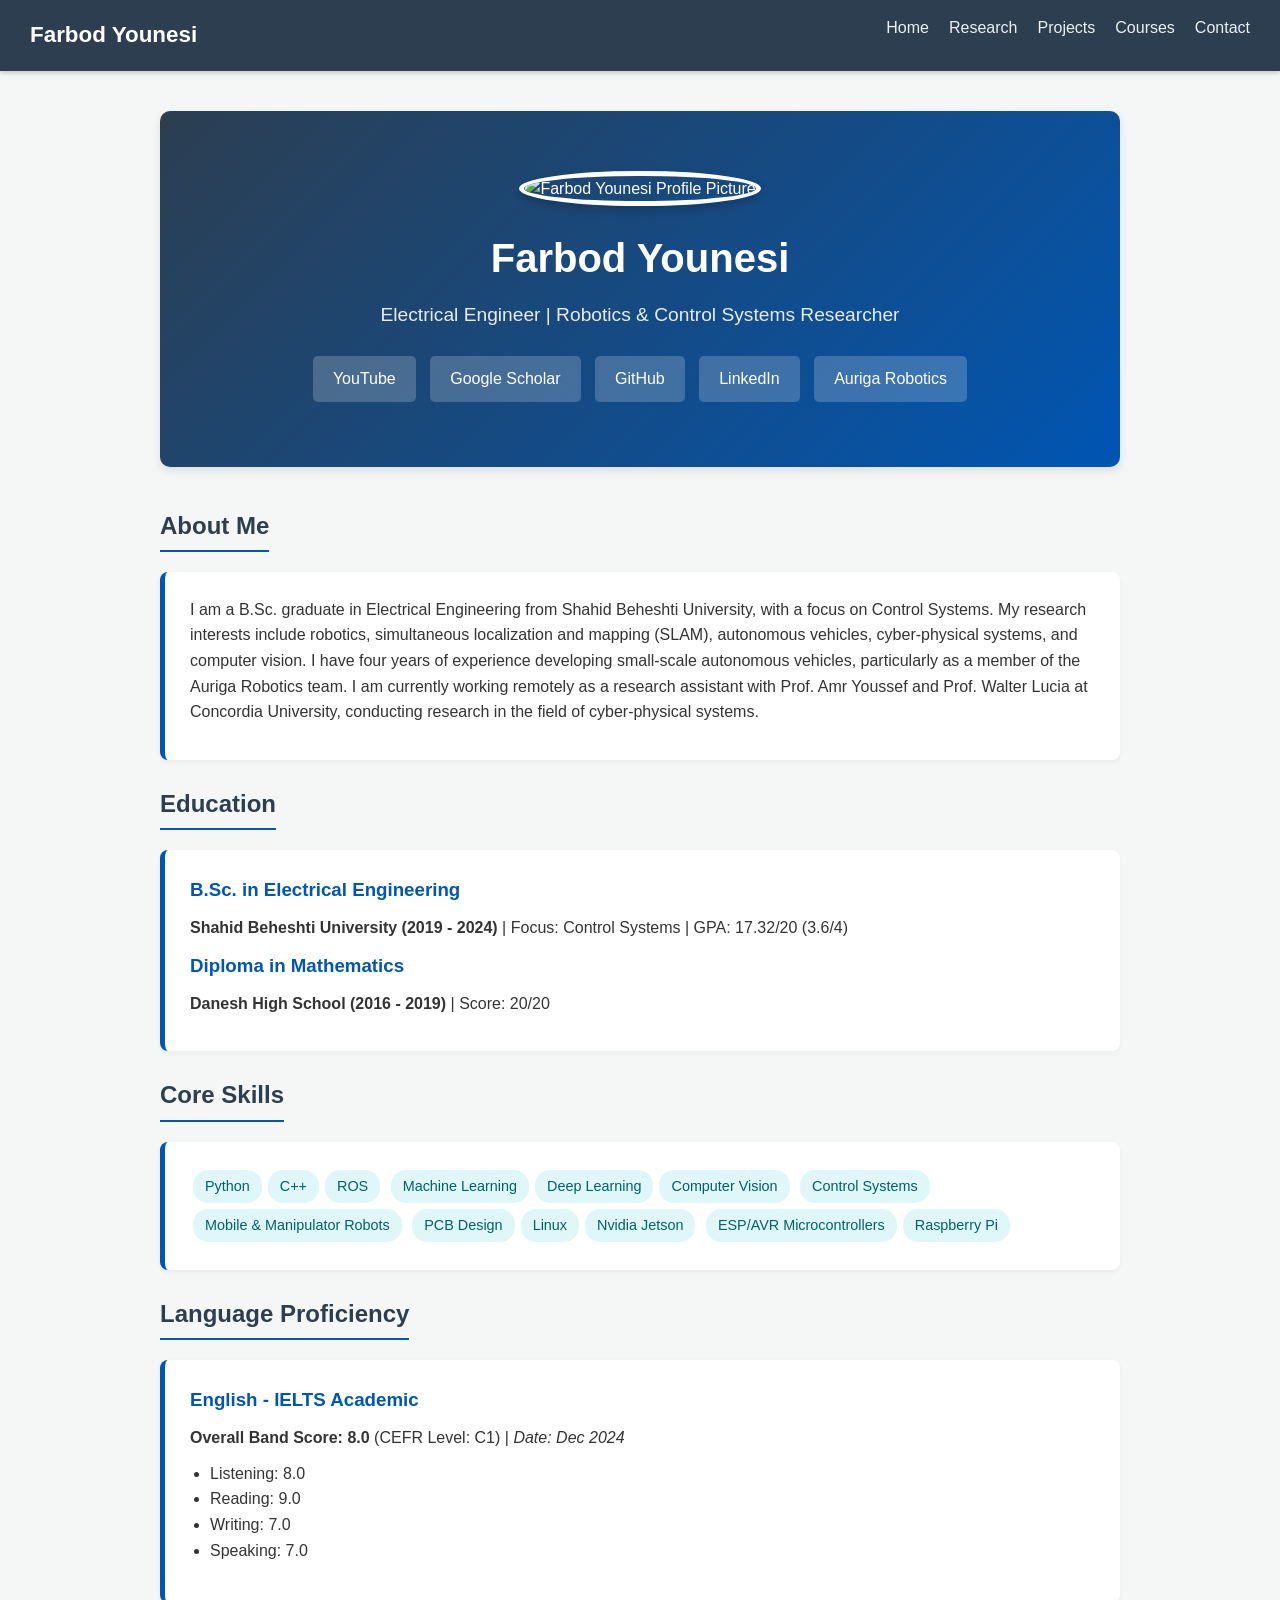
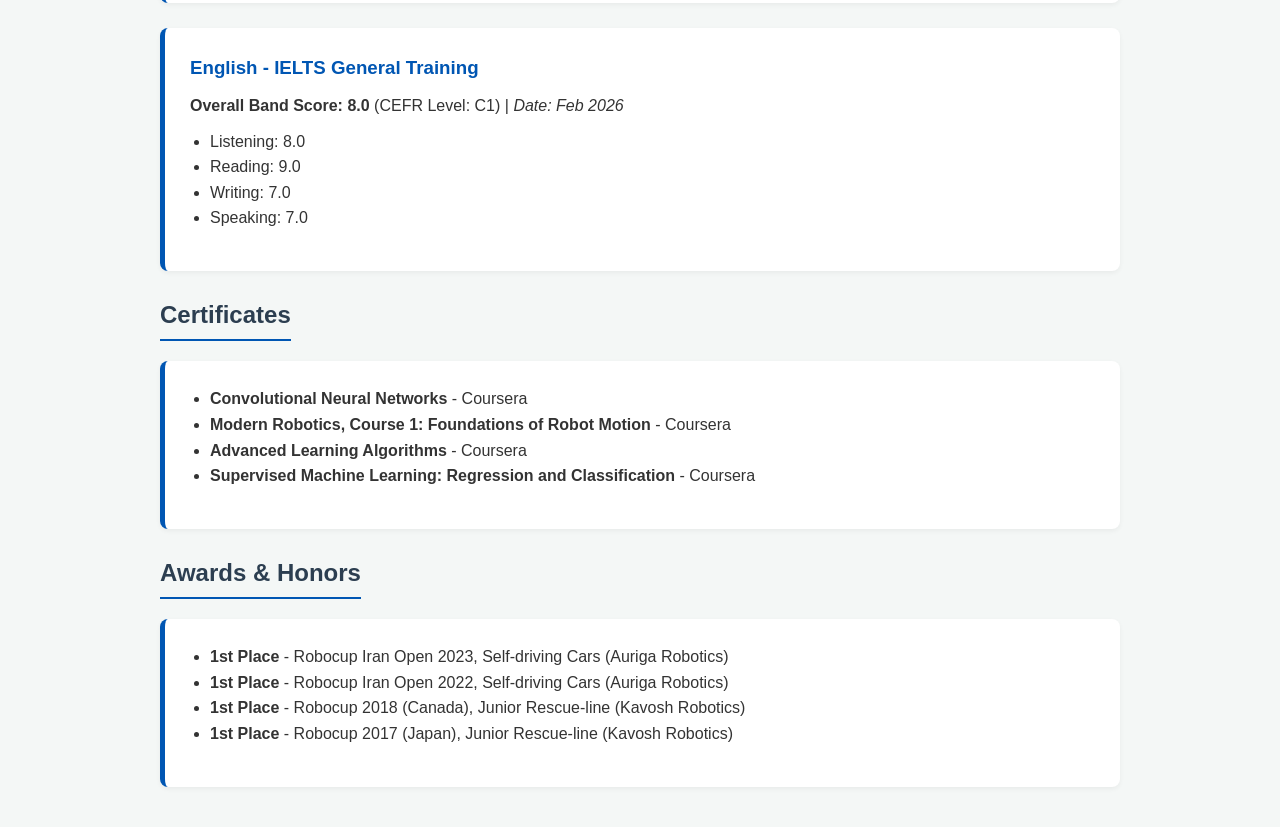
==== index.html @ 709b604c "Update personal introduction in index.html Expanded the description of academic background and resea" ====
<!DOCTYPE html>
<html lang="en">
<head>
    <meta charset="UTF-8">
    <meta name="viewport" content="width=device-width, initial-scale=1.0">
    <title>Farbod Younesi | Robotics Engineer</title>
    <link rel="stylesheet" href="style.css">
</head>
<body>
    <nav>
        <div class="brand"><a href="index.html">Farbod Younesi</a></div>
        <ul>
            <li><a href="index.html">Home</a></li>
            <li><a href="research.html">Research</a></li>
            <li><a href="projects.html">Projects</a></li>
            <li><a href="courses.html">Courses</a></li>
            <li><a href="contact.html">Contact</a></li>
        </ul>
    </nav>

       <div class="container">
        <div class="hero">
            <img src="https://scholar.googleusercontent.com/citations?view_op=medium_photo&user=7HzUuhoAAAAJ&citpid=2" alt="Farbod Younesi Profile Picture" class="profile-pic">
            <h1>Farbod Younesi</h1>
            <p>Electrical Engineer | Robotics & Control Systems Researcher</p>
            <div class="social-links">
                <a href="https://www.youtube.com/@farbodyounesi2424" target="_blank">YouTube</a>
                <a href="https://scholar.google.com/citations?user=7HzUuhoAAAAJ&hl=en" target="_blank">Google Scholar</a>
                <a href="https://github.com/farbodYNSI" target="_blank">GitHub</a>
                <a href="https://www.linkedin.com/in/farbod-younesi" target="_blank">LinkedIn</a>
                <a href="https://aurigarobotics.ir/" target="_blank">Auriga Robotics</a>
            </div>
        </div>

        <h2>About Me</h2>
        <div class="card">
            <p>I am a B.Sc. graduate in Electrical Engineering from Shahid Beheshti University, with a focus on Control Systems. My research interests include robotics, simultaneous localization and mapping (SLAM), autonomous vehicles, cyber-physical systems, and computer vision. I have four years of experience developing small-scale autonomous vehicles, particularly as a member of the Auriga Robotics team. I am currently working remotely as a research assistant with Prof. Amr Youssef and Prof. Walter Lucia at Concordia University, conducting research in the field of cyber-physical systems.</p>
        </div>

        <h2>Education</h2>
        <div class="card">
            <h3>B.Sc. in Electrical Engineering</h3>
            <p><strong>Shahid Beheshti University (2019 - 2024)</strong> | Focus: Control Systems | GPA: 17.32/20 (3.6/4)</p>
            <h3>Diploma in Mathematics</h3>
            <p><strong>Danesh High School (2016 - 2019)</strong> | Score: 20/20</p>
        </div>

        <h2>Core Skills</h2>
        <div class="card">
            <div>
                <span class="chip">Python</span><span class="chip">C++</span><span class="chip">ROS</span>
                <span class="chip">Machine Learning</span><span class="chip">Deep Learning</span><span class="chip">Computer Vision</span>
                <span class="chip">Control Systems</span><span class="chip">Mobile & Manipulator Robots</span>
                <span class="chip">PCB Design</span><span class="chip">Linux</span><span class="chip">Nvidia Jetson</span>
                <span class="chip">ESP/AVR Microcontrollers</span><span class="chip">Raspberry Pi</span>
            </div>
        </div>

        <h2>Language Proficiency</h2>
        <div class="card">
            <h3>English - IELTS Academic</h3>
            <p><strong>Overall Band Score: 8.0</strong> (CEFR Level: C1) | <em>Date: Dec 2024</em></p>
            <ul>
                <li>Listening: 8.0</li>
                <li>Reading: 9.0</li>
                <li>Writing: 7.0</li>
                <li>Speaking: 7.0</li>
            </ul>
        </div>
        <div class="card">
            <h3>English - IELTS General Training</h3>
            <p><strong>Overall Band Score: 8.0</strong> (CEFR Level: C1) | <em>Date: Feb 2026</em></p>
            <ul>
                <li>Listening: 8.0</li>
                <li>Reading: 9.0</li>
                <li>Writing: 7.0</li>
                <li>Speaking: 7.0</li>
            </ul>
        </div>

        <h2>Certificates</h2>
        <div class="card">
            <ul>
                <li><strong>Convolutional Neural Networks</strong> - Coursera</li>
                <li><strong>Modern Robotics, Course 1: Foundations of Robot Motion</strong> - Coursera</li>
                <li><strong>Advanced Learning Algorithms</strong> - Coursera</li>
                <li><strong>Supervised Machine Learning: Regression and Classification</strong> - Coursera</li>
            </ul>
        </div>

        <h2>Awards & Honors</h2>
        <div class="card">
            <ul>
                <li><strong>1st Place</strong> - Robocup Iran Open 2023, Self-driving Cars (Auriga Robotics)</li>
                <li><strong>1st Place</strong> - Robocup Iran Open 2022, Self-driving Cars (Auriga Robotics)</li>
                <li><strong>1st Place</strong> - Robocup 2018 (Canada), Junior Rescue-line (Kavosh Robotics)</li>
                <li><strong>1st Place</strong> - Robocup 2017 (Japan), Junior Rescue-line (Kavosh Robotics)</li>
            </ul>
        </div>
    </div>
</body>
</html>
---- style.css ----
:root {
  --primary-color: #0056b3;
  --dark-color: #2c3e50;
  --bg-color: #f4f7f6;
  --card-bg: #ffffff;
}
* { box-sizing: border-box; margin: 0; padding: 0; }
body { font-family: 'Segoe UI', Tahoma, Geneva, Verdana, sans-serif; line-height: 1.6; background-color: var(--bg-color); color: #333; }
nav { background-color: var(--dark-color); color: #fff; padding: 15px 30px; display: flex; justify-content: space-between; align-items: center; position: sticky; top: 0; z-index: 1000; box-shadow: 0 2px 5px rgba(0,0,0,0.2); }
nav .brand a { color: #fff; text-decoration: none; font-size: 1.4em; font-weight: bold; }
nav ul { list-style: none; display: flex; gap: 20px; }
nav ul li a { color: #ecf0f1; text-decoration: none; font-weight: 500; transition: color 0.3s; }
nav ul li a:hover { color: #3498db; }
.container { max-width: 1000px; margin: 40px auto; padding: 0 20px; }
.hero { text-align: center; padding: 60px 20px; background: linear-gradient(135deg, var(--dark-color), var(--primary-color)); color: #fff; border-radius: 10px; margin-bottom: 40px; box-shadow: 0 4px 10px rgba(0,0,0,0.1); }
.hero h1 { font-size: 2.5em; margin-bottom: 10px; }
.hero p { font-size: 1.2em; opacity: 0.9; }
.social-links { margin-top: 20px; }
.social-links a { color: #fff; background: rgba(255,255,255,0.2); padding: 10px 20px; border-radius: 5px; text-decoration: none; margin: 5px; display: inline-block; transition: background 0.3s; }
.social-links a:hover { background: rgba(255,255,255,0.4); }
h2 { color: var(--dark-color); margin-bottom: 20px; border-bottom: 2px solid var(--primary-color); padding-bottom: 5px; display: inline-block; }
h3 { color: var(--primary-color); margin-bottom: 10px; }
.card { background: var(--card-bg); padding: 25px; border-radius: 8px; box-shadow: 0 2px 5px rgba(0,0,0,0.05); margin-bottom: 25px; border-left: 5px solid var(--primary-color); }
.card p { margin-bottom: 10px; }
ul { padding-left: 20px; margin-bottom: 15px; }
.chip { display: inline-block; background: #e0f7fa; color: #006064; padding: 5px 12px; border-radius: 15px; font-size: 0.9em; margin: 3px; font-weight: 500; }
.grid { display: grid; grid-template-columns: repeat(auto-fit, minmax(300px, 1fr)); gap: 20px; }
@media (max-width: 768px) { nav { flex-direction: column; gap: 10px; } nav ul { flex-wrap: wrap; justify-content: center; } }
.video-container { position: relative; padding-bottom: 56.25%; height: 0; overflow: hidden; border-radius: 8px; margin-top: 15px; }
.video-container iframe { position: absolute; top: 0; left: 0; width: 100%; height: 100%; border: none; }
.profile-pic {
    width: 180px;
    height: 180px;
    border-radius: 50%;
    object-fit: cover;
    border: 5px solid #fff;
    margin-bottom: 20px;
    box-shadow: 0 4px 10px rgba(0,0,0,0.2);
}
/* Accordion Styles for Bootcamp */
details {
    background: #f8f9fa;
    border-radius: 5px;
    margin-bottom: 10px;
    padding: 10px 15px;
    border-left: 4px solid var(--primary-color);
    box-shadow: 0 1px 3px rgba(0,0,0,0.05);
}
summary {
    font-weight: bold;
    cursor: pointer;
    color: var(--dark-color);
    font-size: 1.1em;
}
details[open] summary {
    color: var(--primary-color);
}
details h4 {
    margin-top: 15px;
    margin-bottom: 5px;
    color: var(--dark-color);
}
details ul {
    margin-top: 10px;
    padding-left: 20px;
}
details p {
    font-size: 0.95em;
}
/* Project Card Layout with Image */
.project-card {
    display: flex;
    flex-direction: row;
    align-items: center;
    gap: 25px;
}
.project-text {
    flex: 1;
}
.project-img {
    width: 300px;
    max-width: 40%;
    height: 200px; /* Added a fixed height */
    object-fit: cover; /* Crops the image perfectly to fit */
    border-radius: 8px;
    box-shadow: 0 4px 8px rgba(0,0,0,0.1);
}
/* Make it stack on mobile screens */
@media (max-width: 768px) {
    .project-card {
        flex-direction: column;
        align-items: flex-start;
    }
    .project-img {
        width: 100%;
        max-width: 100%;
        margin-top: 15px;
    }
}
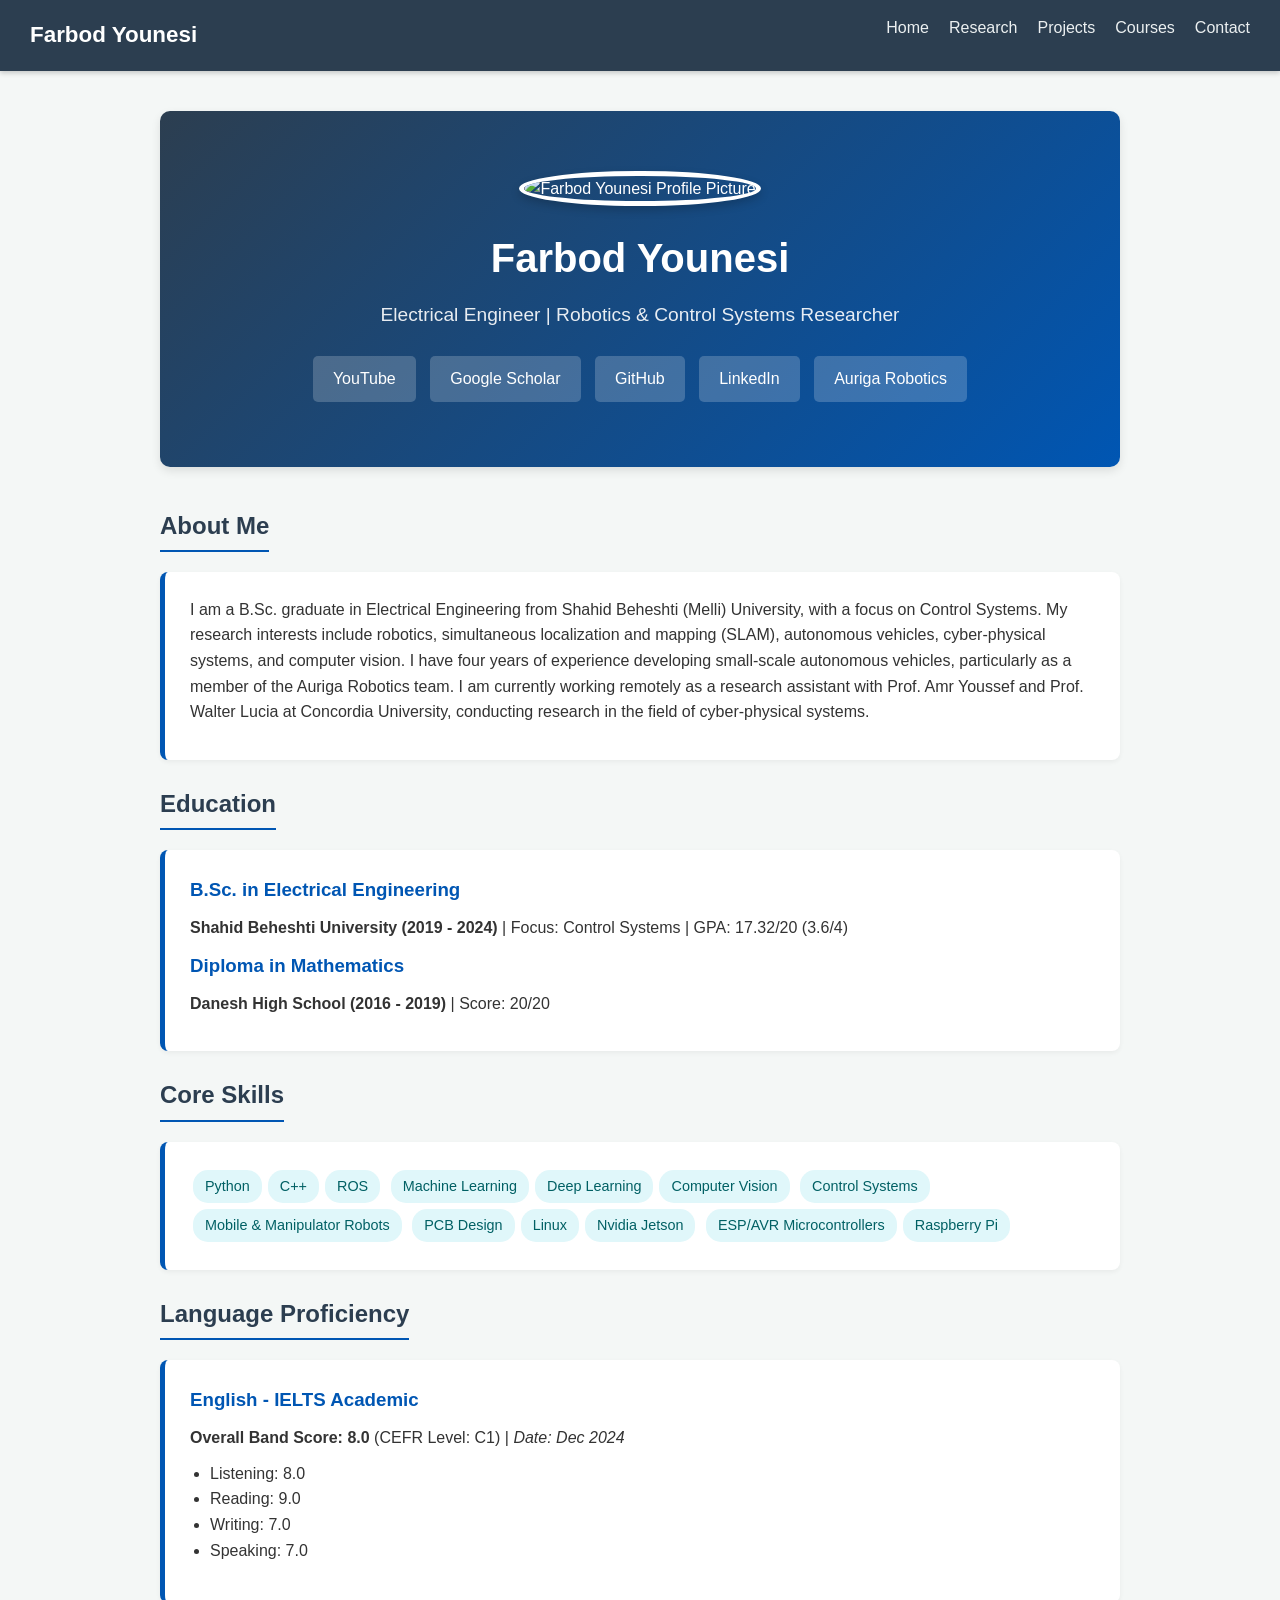
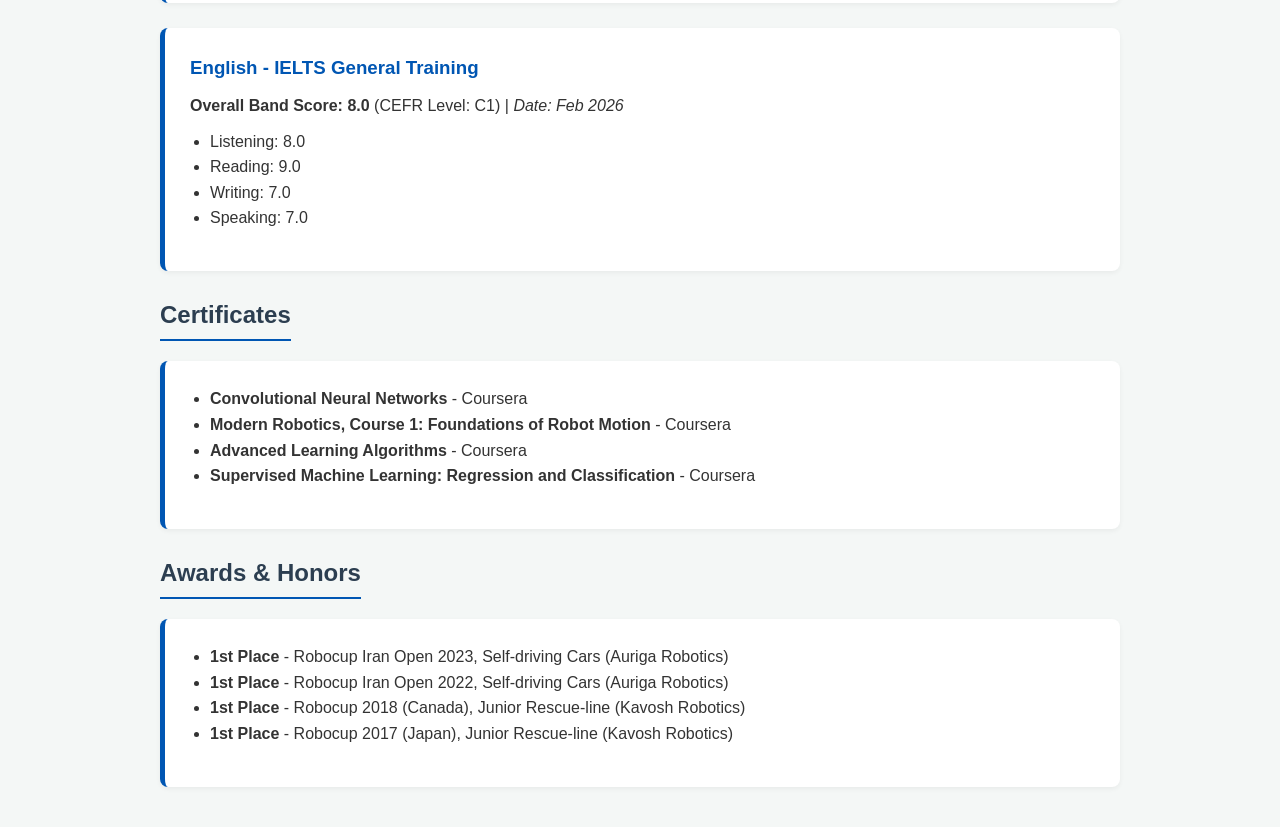
==== commit 8a3ab0cc: "Update university name in About Me section" ====
--- a/index.html
+++ b/index.html
@@ -34,7 +34,7 @@
 
         <h2>About Me</h2>
         <div class="card">
-            <p>I am a B.Sc. graduate in Electrical Engineering from Shahid Beheshti University, with a focus on Control Systems. My research interests include robotics, simultaneous localization and mapping (SLAM), autonomous vehicles, cyber-physical systems, and computer vision. I have four years of experience developing small-scale autonomous vehicles, particularly as a member of the Auriga Robotics team. I am currently working remotely as a research assistant with Prof. Amr Youssef and Prof. Walter Lucia at Concordia University, conducting research in the field of cyber-physical systems.</p>
+            <p>I am a B.Sc. graduate in Electrical Engineering from Shahid Beheshti (Melli) University, with a focus on Control Systems. My research interests include robotics, simultaneous localization and mapping (SLAM), autonomous vehicles, cyber-physical systems, and computer vision. I have four years of experience developing small-scale autonomous vehicles, particularly as a member of the Auriga Robotics team. I am currently working remotely as a research assistant with Prof. Amr Youssef and Prof. Walter Lucia at Concordia University, conducting research in the field of cyber-physical systems.</p>
         </div>
 
         <h2>Education</h2>
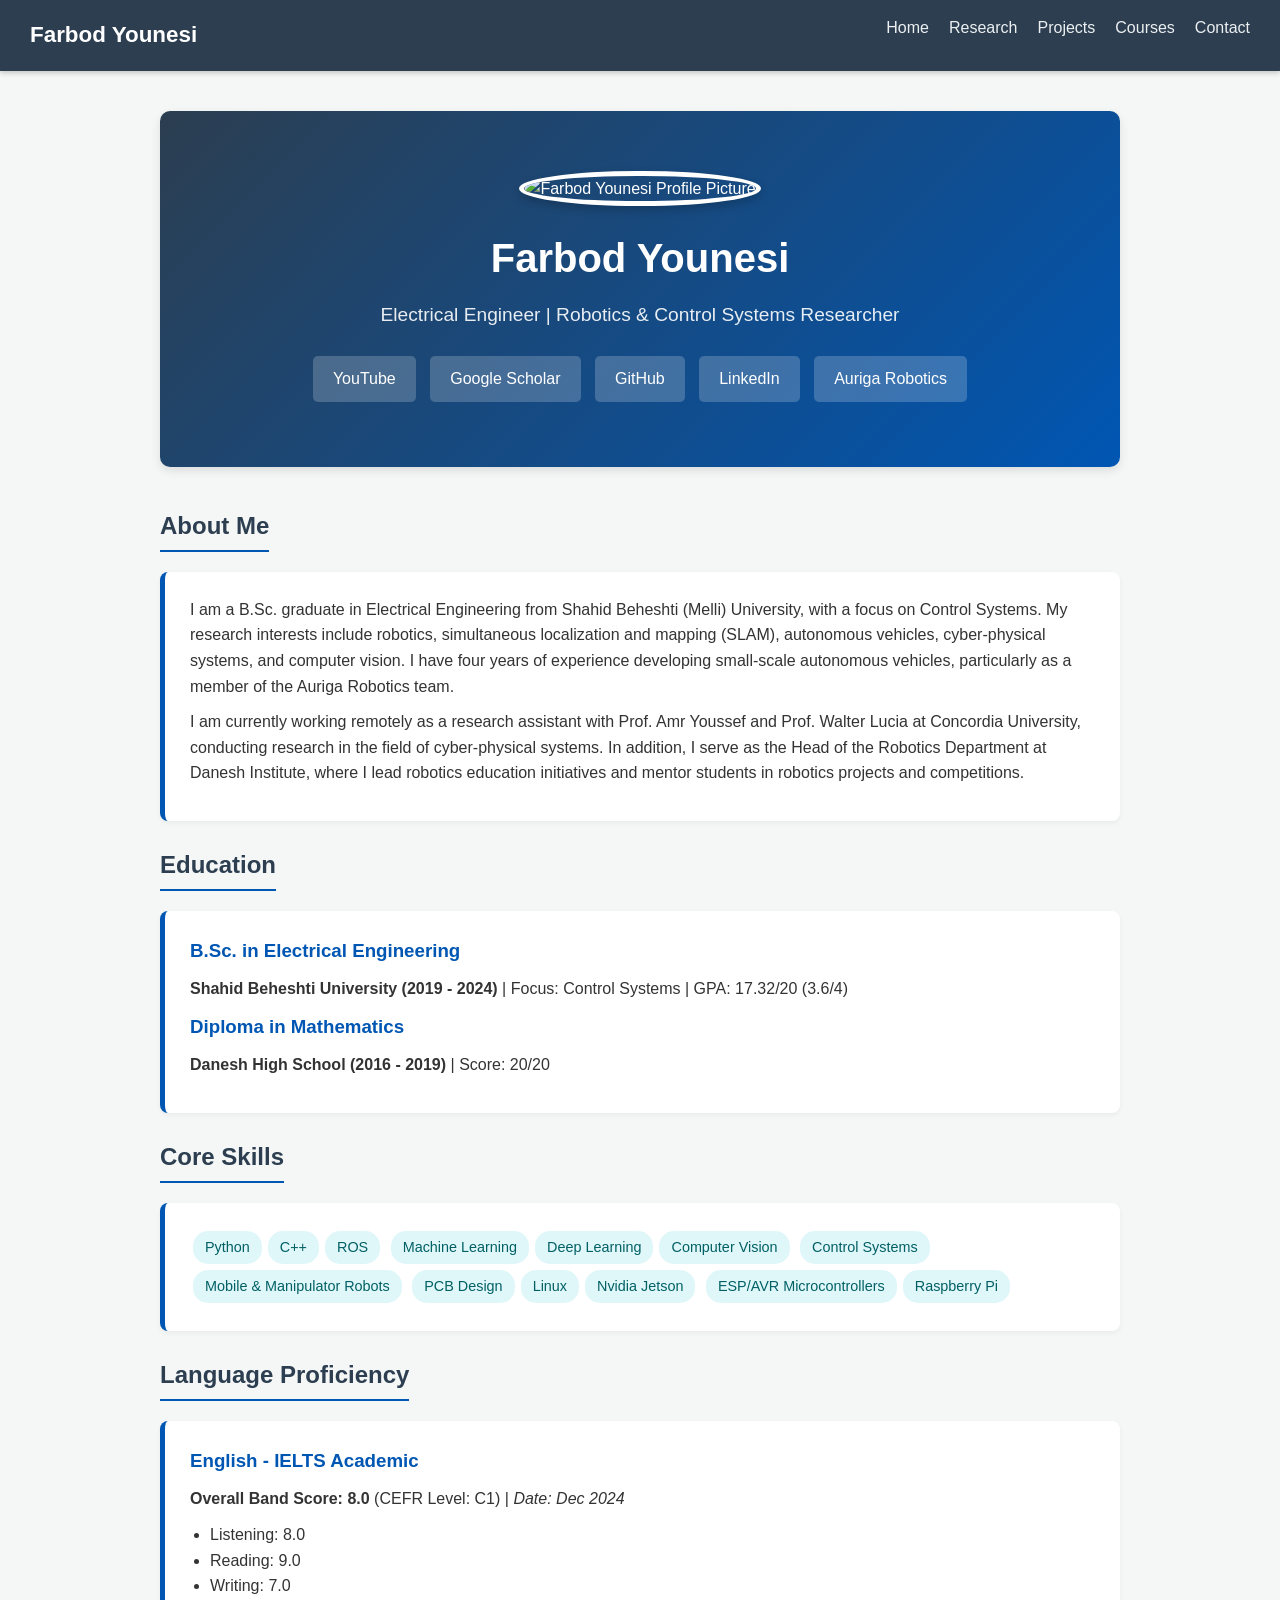
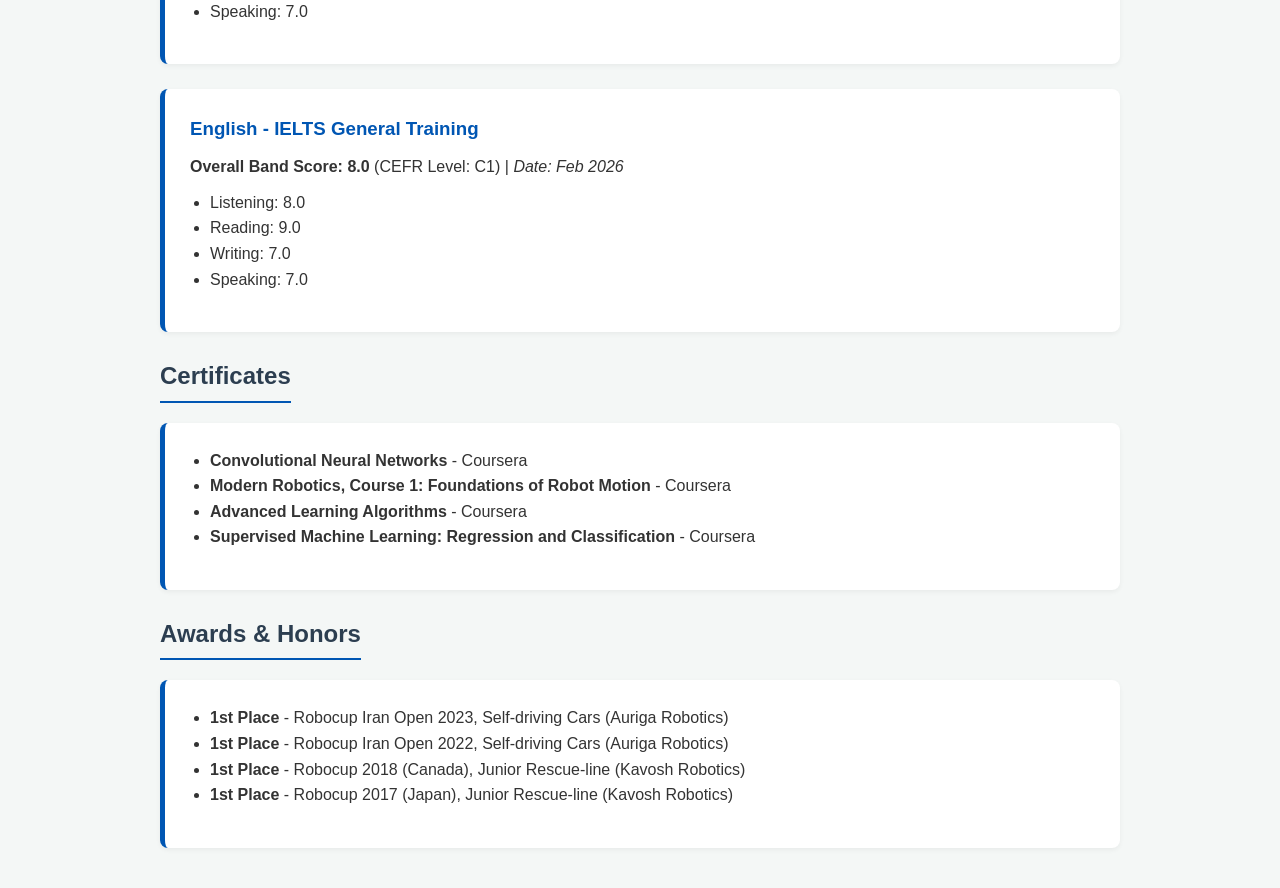
==== commit d607d430: "Refactor 'About Me' section into multiple paragraphs Split the 'About Me' section into multiple para" ====
--- a/index.html
+++ b/index.html
@@ -34,8 +34,15 @@
 
         <h2>About Me</h2>
         <div class="card">
-            <p>I am a B.Sc. graduate in Electrical Engineering from Shahid Beheshti (Melli) University, with a focus on Control Systems. My research interests include robotics, simultaneous localization and mapping (SLAM), autonomous vehicles, cyber-physical systems, and computer vision. I have four years of experience developing small-scale autonomous vehicles, particularly as a member of the Auriga Robotics team. I am currently working remotely as a research assistant with Prof. Amr Youssef and Prof. Walter Lucia at Concordia University, conducting research in the field of cyber-physical systems.</p>
+            <p>
+                I am a B.Sc. graduate in Electrical Engineering from Shahid Beheshti (Melli) University, with a focus on Control Systems. My research interests include robotics, simultaneous localization and mapping (SLAM), autonomous vehicles, cyber-physical systems, and computer vision. I have four years of experience developing small-scale autonomous vehicles, particularly as a member of the Auriga Robotics team.
+            </p>
+        
+            <p>
+                I am currently working remotely as a research assistant with Prof. Amr Youssef and Prof. Walter Lucia at Concordia University, conducting research in the field of cyber-physical systems. In addition, I serve as the Head of the Robotics Department at Danesh Institute, where I lead robotics education initiatives and mentor students in robotics projects and competitions.
+            </p>
         </div>
+
 
         <h2>Education</h2>
         <div class="card">
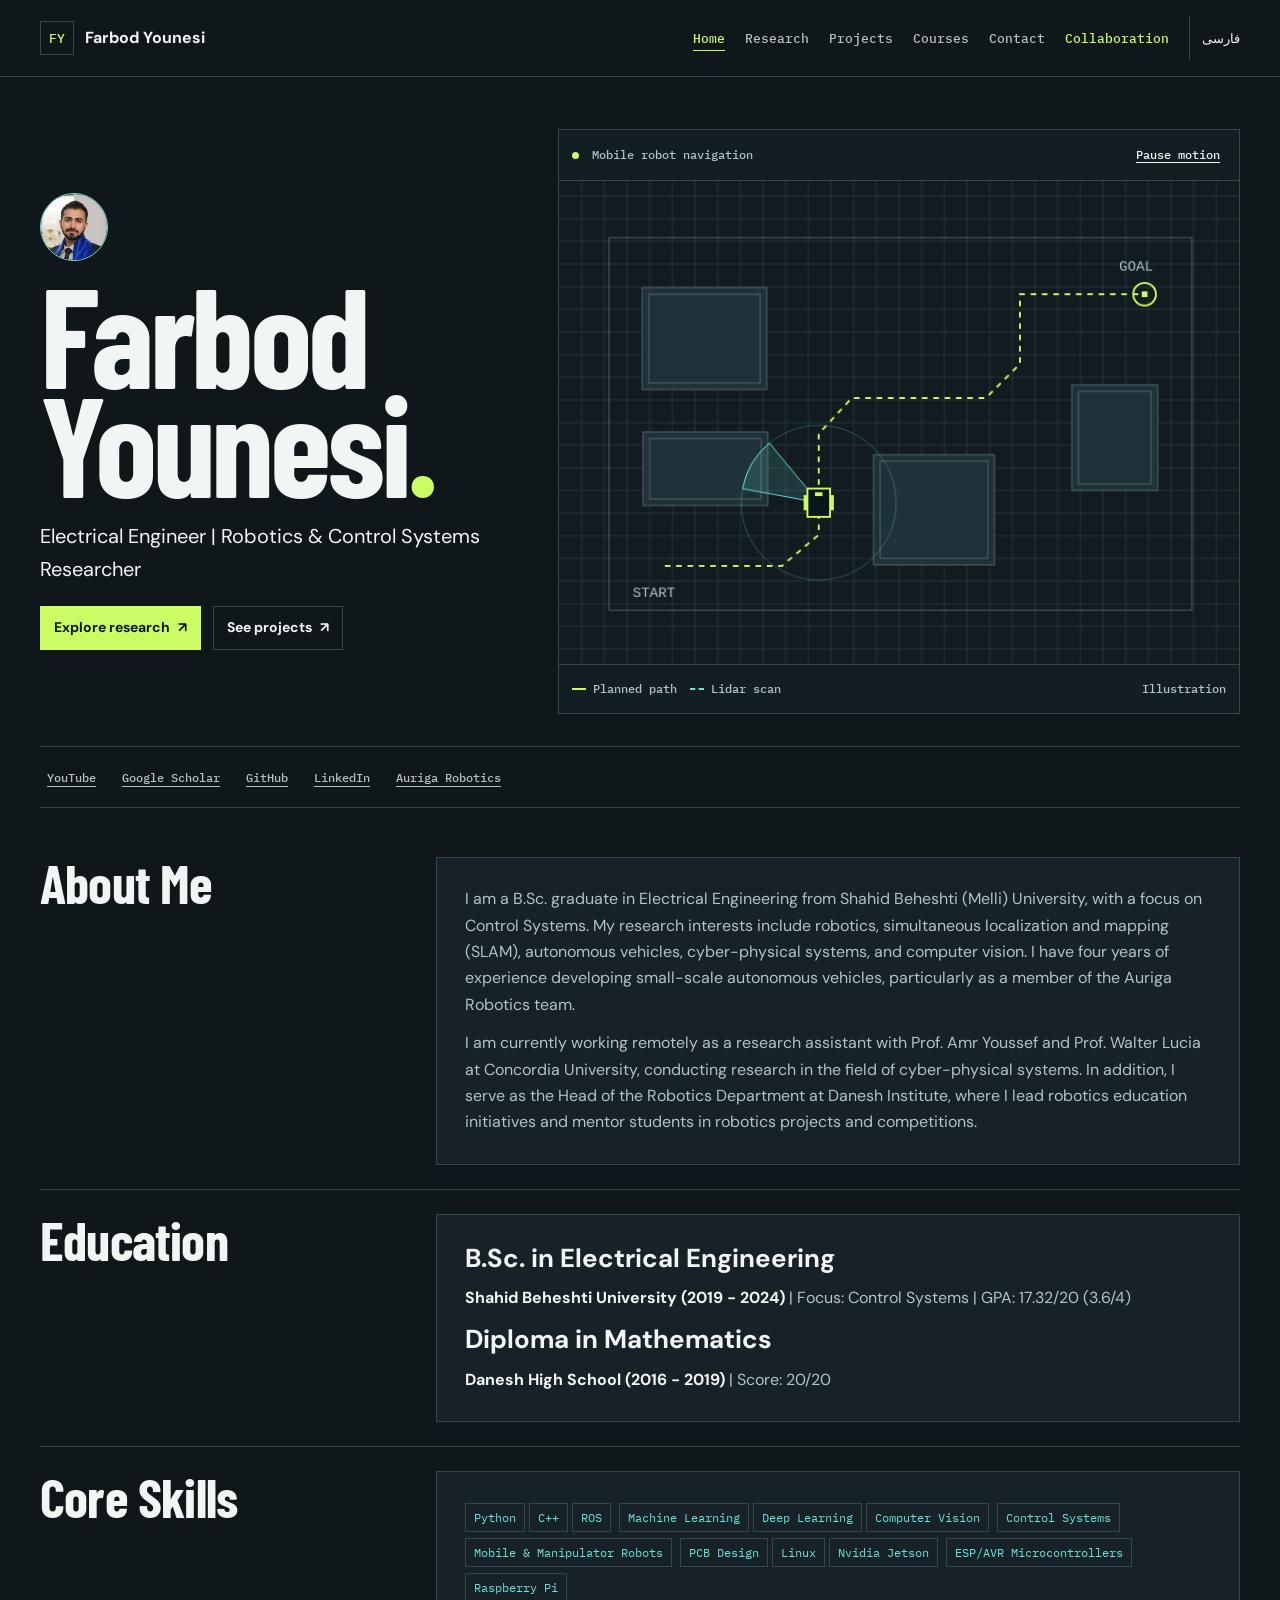
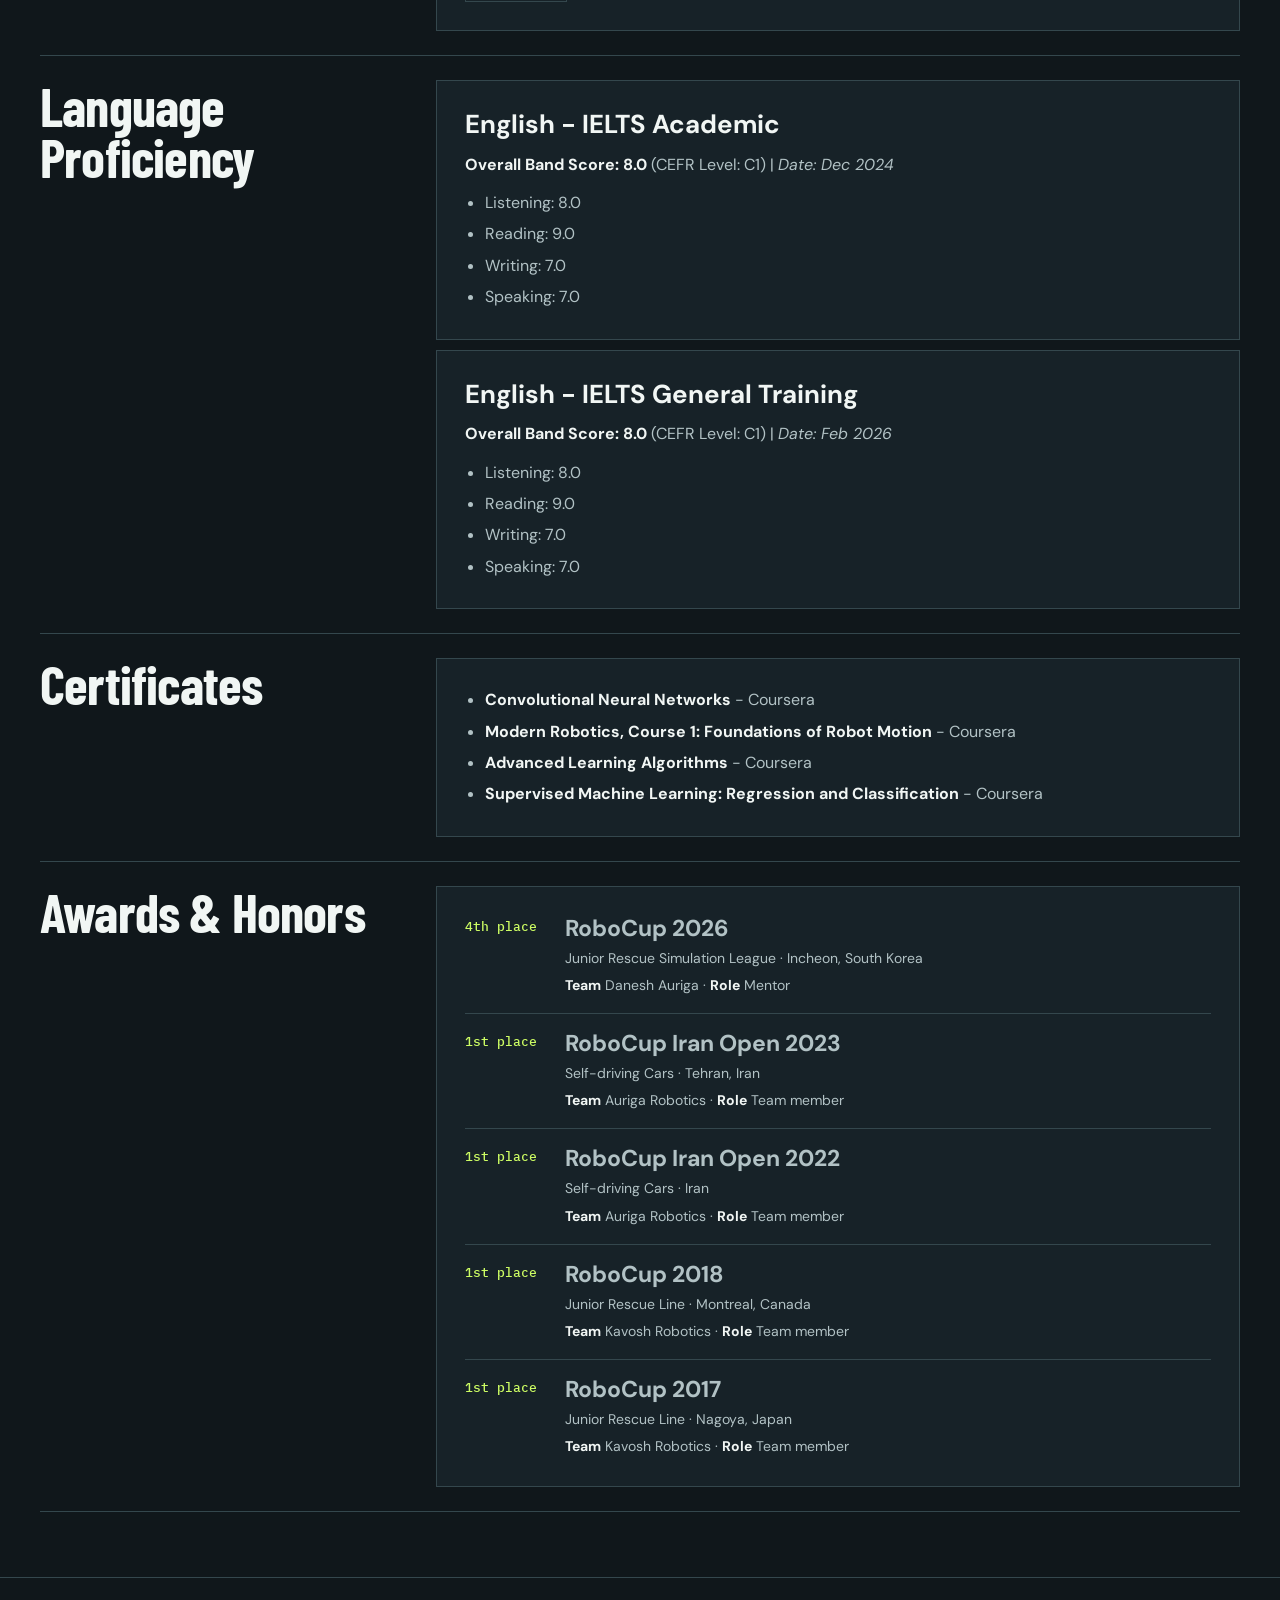
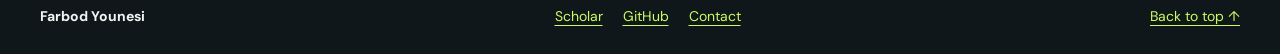
==== commit 3afda67d: "Publish bilingual robotics portfolio" ====
--- a/index.html
+++ b/index.html
@@ -1,58 +1,63 @@
-<!DOCTYPE html>
+<!doctype html>
 <html lang="en">
 <head>
-    <meta charset="UTF-8">
-    <meta name="viewport" content="width=device-width, initial-scale=1.0">
+    <meta charset="utf-8">
+    <meta name="viewport" content="width=device-width, initial-scale=1">
+    <meta name="description" content="Electrical Engineer and Robotics &amp; Control Systems Researcher.">
+    <meta name="theme-color" content="#10171b">
     <title>Farbod Younesi | Robotics Engineer</title>
+    <link rel="preconnect" href="https://fonts.googleapis.com">
+    <link rel="preconnect" href="https://fonts.gstatic.com" crossorigin>
+    <link href="https://fonts.googleapis.com/css2?family=Barlow+Condensed:wght@600;700&amp;family=DM+Sans:wght@400;500;600;700&amp;family=IBM+Plex+Mono:wght@400;500&amp;display=swap" rel="stylesheet">
     <link rel="stylesheet" href="style.css">
+    <script src="motion.js" defer></script>
+    <link rel="alternate" hreflang="fa" href="fa/index.html">
 </head>
-<body>
-    <nav>
-        <div class="brand"><a href="index.html">Farbod Younesi</a></div>
-        <ul>
-            <li><a href="index.html">Home</a></li>
-            <li><a href="research.html">Research</a></li>
-            <li><a href="projects.html">Projects</a></li>
-            <li><a href="courses.html">Courses</a></li>
-            <li><a href="contact.html">Contact</a></li>
-        </ul>
-    </nav>
-
-       <div class="container">
-        <div class="hero">
-            <img src="https://scholar.googleusercontent.com/citations?view_op=medium_photo&user=7HzUuhoAAAAJ&citpid=2" alt="Farbod Younesi Profile Picture" class="profile-pic">
-            <h1>Farbod Younesi</h1>
-            <p>Electrical Engineer | Robotics & Control Systems Researcher</p>
-            <div class="social-links">
-                <a href="https://www.youtube.com/@farbodyounesi2424" target="_blank">YouTube</a>
-                <a href="https://scholar.google.com/citations?user=7HzUuhoAAAAJ&hl=en" target="_blank">Google Scholar</a>
-                <a href="https://github.com/farbodYNSI" target="_blank">GitHub</a>
-                <a href="https://www.linkedin.com/in/farbod-younesi" target="_blank">LinkedIn</a>
-                <a href="https://aurigarobotics.ir/" target="_blank">Auriga Robotics</a>
+<body id="top">
+<a class="skip" href="#main">Skip to content</a>
+<header class="site-header"><div class="shell header-inner">
+    <a class="brand" href="index.html"><span class="monogram" aria-hidden="true">FY</span> Farbod Younesi</a>
+    <nav aria-label="Main navigation"><a href="index.html" aria-current="page">Home</a><a href="research.html">Research</a><a href="projects.html">Projects</a><a href="courses.html">Courses</a><a href="contact.html">Contact</a><a class="collab-nav" href="collaboration.html">Collaboration</a><a class="language-switch" href="fa/index.html" lang="fa" hreflang="fa">فارسی</a></nav>
+</div></header>
+<main class="shell" id="main">
+<section class="hero" aria-labelledby="hero-title">
+    <div class="hero-copy">
+        <img src="farbod-younesi.jpg" alt="Portrait of Farbod Younesi" width="256" height="256" class="profile-pic">
+        <h1 id="hero-title">Farbod<br>Younesi<span>.</span></h1>
+        <p class="hero-role">Electrical Engineer | Robotics &amp; Control Systems Researcher</p>
+        <div class="hero-actions"><a class="button" href="research.html">Explore research <span aria-hidden="true">↗</span></a><a class="button secondary" href="projects.html">See projects <span aria-hidden="true">↗</span></a></div>
+    </div>
+    <figure class="robotics-demo">
+        <div class="demo-bar"><span class="live-dot" aria-hidden="true"></span><span>Mobile robot navigation</span><button type="button" id="motion-toggle" hidden>Pause motion</button></div>
+        <canvas id="robot-map" width="720" height="512" role="img" aria-label="Illustration of a top-down mobile robot following a planned path and scanning for obstacles with lidar.">A mobile robot follows a planned path and scans for obstacles with lidar.</canvas>
+        <figcaption><span><i class="route-key"></i> Planned path</span><span><i class="scan-key"></i> Lidar scan</span><span class="simulation-label">Illustration</span></figcaption>
+    </figure>
+</section>
+<div class="social-links">
+                <a href="https://www.youtube.com/@farbodyounesi2424">YouTube</a>
+                <a href="https://scholar.google.com/citations?user=7HzUuhoAAAAJ&amp;hl=en">Google Scholar</a>
+                <a href="https://github.com/farbodYNSI">GitHub</a>
+                <a href="https://www.linkedin.com/in/farbod-younesi">LinkedIn</a>
+                <a href="https://aurigarobotics.ir/">Auriga Robotics</a>
             </div>
-        </div>
-
-        <h2>About Me</h2>
+<div class="home-content"><section class="profile-section"><h2 id="about-me">About Me</h2>
         <div class="card">
             <p>
                 I am a B.Sc. graduate in Electrical Engineering from Shahid Beheshti (Melli) University, with a focus on Control Systems. My research interests include robotics, simultaneous localization and mapping (SLAM), autonomous vehicles, cyber-physical systems, and computer vision. I have four years of experience developing small-scale autonomous vehicles, particularly as a member of the Auriga Robotics team.
             </p>
-        
+
             <p>
                 I am currently working remotely as a research assistant with Prof. Amr Youssef and Prof. Walter Lucia at Concordia University, conducting research in the field of cyber-physical systems. In addition, I serve as the Head of the Robotics Department at Danesh Institute, where I lead robotics education initiatives and mentor students in robotics projects and competitions.
             </p>
-        </div>
-
-
-        <h2>Education</h2>
+        </div></section>
+<section class="profile-section"><h2>Education</h2>
         <div class="card">
             <h3>B.Sc. in Electrical Engineering</h3>
             <p><strong>Shahid Beheshti University (2019 - 2024)</strong> | Focus: Control Systems | GPA: 17.32/20 (3.6/4)</p>
             <h3>Diploma in Mathematics</h3>
             <p><strong>Danesh High School (2016 - 2019)</strong> | Score: 20/20</p>
-        </div>
-
-        <h2>Core Skills</h2>
+        </div></section>
+<section class="profile-section"><h2>Core Skills</h2>
         <div class="card">
             <div>
                 <span class="chip">Python</span><span class="chip">C++</span><span class="chip">ROS</span>
@@ -61,9 +66,8 @@
                 <span class="chip">PCB Design</span><span class="chip">Linux</span><span class="chip">Nvidia Jetson</span>
                 <span class="chip">ESP/AVR Microcontrollers</span><span class="chip">Raspberry Pi</span>
             </div>
-        </div>
-
-        <h2>Language Proficiency</h2>
+        </div></section>
+<section class="profile-section"><h2>Language Proficiency</h2>
         <div class="card">
             <h3>English - IELTS Academic</h3>
             <p><strong>Overall Band Score: 8.0</strong> (CEFR Level: C1) | <em>Date: Dec 2024</em></p>
@@ -83,9 +87,8 @@
                 <li>Writing: 7.0</li>
                 <li>Speaking: 7.0</li>
             </ul>
-        </div>
-
-        <h2>Certificates</h2>
+        </div></section>
+<section class="profile-section"><h2>Certificates</h2>
         <div class="card">
             <ul>
                 <li><strong>Convolutional Neural Networks</strong> - Coursera</li>
@@ -93,17 +96,37 @@
                 <li><strong>Advanced Learning Algorithms</strong> - Coursera</li>
                 <li><strong>Supervised Machine Learning: Regression and Classification</strong> - Coursera</li>
             </ul>
-        </div>
-
-        <h2>Awards & Honors</h2>
-        <div class="card">
-            <ul>
-                <li><strong>1st Place</strong> - Robocup Iran Open 2023, Self-driving Cars (Auriga Robotics)</li>
-                <li><strong>1st Place</strong> - Robocup Iran Open 2022, Self-driving Cars (Auriga Robotics)</li>
-                <li><strong>1st Place</strong> - Robocup 2018 (Canada), Junior Rescue-line (Kavosh Robotics)</li>
-                <li><strong>1st Place</strong> - Robocup 2017 (Japan), Junior Rescue-line (Kavosh Robotics)</li>
-            </ul>
-        </div>
-    </div>
+        </div></section>
+<section class="profile-section" id="awards">
+    <h2>Awards &amp; Honors</h2>
+    <ul class="card award-list" role="list">
+        <li>
+            <strong class="award-place">4th place</strong>
+            <div><h3>RoboCup 2026</h3><p>Junior Rescue Simulation League · Incheon, South Korea</p><p><strong>Team</strong> Danesh Auriga · <strong>Role</strong> Mentor</p></div>
+        </li>
+        <li>
+            <strong class="award-place">1st place</strong>
+            <div><h3>RoboCup Iran Open 2023</h3><p>Self-driving Cars · Tehran, Iran</p><p><strong>Team</strong> Auriga Robotics · <strong>Role</strong> Team member</p></div>
+        </li>
+        <li>
+            <strong class="award-place">1st place</strong>
+            <div><h3>RoboCup Iran Open 2022</h3><p>Self-driving Cars · Iran</p><p><strong>Team</strong> Auriga Robotics · <strong>Role</strong> Team member</p></div>
+        </li>
+        <li>
+            <strong class="award-place">1st place</strong>
+            <div><h3>RoboCup 2018</h3><p>Junior Rescue Line · Montreal, Canada</p><p><strong>Team</strong> Kavosh Robotics · <strong>Role</strong> Team member</p></div>
+        </li>
+        <li>
+            <strong class="award-place">1st place</strong>
+            <div><h3>RoboCup 2017</h3><p>Junior Rescue Line · Nagoya, Japan</p><p><strong>Team</strong> Kavosh Robotics · <strong>Role</strong> Team member</p></div>
+        </li>
+    </ul>
+</section></div>
+</main>
+<footer class="site-footer"><div class="shell footer-inner">
+    <a class="brand" href="index.html">Farbod Younesi</a>
+    <div class="inline-links"><a href="https://scholar.google.com/citations?user=7HzUuhoAAAAJ&amp;hl=en">Scholar</a><a href="https://github.com/farbodYNSI">GitHub</a><a href="contact.html">Contact</a></div>
+    <a href="#top">Back to top ↑</a>
+</div></footer>
 </body>
 </html>
--- a/style.css
+++ b/style.css
@@ -1,99 +1,201 @@
 :root {
-  --primary-color: #0056b3;
-  --dark-color: #2c3e50;
-  --bg-color: #f4f7f6;
-  --card-bg: #ffffff;
-}
-* { box-sizing: border-box; margin: 0; padding: 0; }
-body { font-family: 'Segoe UI', Tahoma, Geneva, Verdana, sans-serif; line-height: 1.6; background-color: var(--bg-color); color: #333; }
-nav { background-color: var(--dark-color); color: #fff; padding: 15px 30px; display: flex; justify-content: space-between; align-items: center; position: sticky; top: 0; z-index: 1000; box-shadow: 0 2px 5px rgba(0,0,0,0.2); }
-nav .brand a { color: #fff; text-decoration: none; font-size: 1.4em; font-weight: bold; }
-nav ul { list-style: none; display: flex; gap: 20px; }
-nav ul li a { color: #ecf0f1; text-decoration: none; font-weight: 500; transition: color 0.3s; }
-nav ul li a:hover { color: #3498db; }
-.container { max-width: 1000px; margin: 40px auto; padding: 0 20px; }
-.hero { text-align: center; padding: 60px 20px; background: linear-gradient(135deg, var(--dark-color), var(--primary-color)); color: #fff; border-radius: 10px; margin-bottom: 40px; box-shadow: 0 4px 10px rgba(0,0,0,0.1); }
-.hero h1 { font-size: 2.5em; margin-bottom: 10px; }
-.hero p { font-size: 1.2em; opacity: 0.9; }
-.social-links { margin-top: 20px; }
-.social-links a { color: #fff; background: rgba(255,255,255,0.2); padding: 10px 20px; border-radius: 5px; text-decoration: none; margin: 5px; display: inline-block; transition: background 0.3s; }
-.social-links a:hover { background: rgba(255,255,255,0.4); }
-h2 { color: var(--dark-color); margin-bottom: 20px; border-bottom: 2px solid var(--primary-color); padding-bottom: 5px; display: inline-block; }
-h3 { color: var(--primary-color); margin-bottom: 10px; }
-.card { background: var(--card-bg); padding: 25px; border-radius: 8px; box-shadow: 0 2px 5px rgba(0,0,0,0.05); margin-bottom: 25px; border-left: 5px solid var(--primary-color); }
-.card p { margin-bottom: 10px; }
-ul { padding-left: 20px; margin-bottom: 15px; }
-.chip { display: inline-block; background: #e0f7fa; color: #006064; padding: 5px 12px; border-radius: 15px; font-size: 0.9em; margin: 3px; font-weight: 500; }
-.grid { display: grid; grid-template-columns: repeat(auto-fit, minmax(300px, 1fr)); gap: 20px; }
-@media (max-width: 768px) { nav { flex-direction: column; gap: 10px; } nav ul { flex-wrap: wrap; justify-content: center; } }
-.video-container { position: relative; padding-bottom: 56.25%; height: 0; overflow: hidden; border-radius: 8px; margin-top: 15px; }
-.video-container iframe { position: absolute; top: 0; left: 0; width: 100%; height: 100%; border: none; }
-.profile-pic {
-    width: 180px;
-    height: 180px;
-    border-radius: 50%;
-    object-fit: cover;
-    border: 5px solid #fff;
-    margin-bottom: 20px;
-    box-shadow: 0 4px 10px rgba(0,0,0,0.2);
-}
-/* Accordion Styles for Bootcamp */
-details {
-    background: #f8f9fa;
-    border-radius: 5px;
-    margin-bottom: 10px;
-    padding: 10px 15px;
-    border-left: 4px solid var(--primary-color);
-    box-shadow: 0 1px 3px rgba(0,0,0,0.05);
-}
-summary {
-    font-weight: bold;
-    cursor: pointer;
-    color: var(--dark-color);
-    font-size: 1.1em;
-}
-details[open] summary {
-    color: var(--primary-color);
-}
-details h4 {
-    margin-top: 15px;
-    margin-bottom: 5px;
-    color: var(--dark-color);
-}
-details ul {
-    margin-top: 10px;
-    padding-left: 20px;
-}
-details p {
-    font-size: 0.95em;
-}
-/* Project Card Layout with Image */
-.project-card {
-    display: flex;
-    flex-direction: row;
-    align-items: center;
-    gap: 25px;
-}
-.project-text {
-    flex: 1;
-}
-.project-img {
-    width: 300px;
-    max-width: 40%;
-    height: 200px; /* Added a fixed height */
-    object-fit: cover; /* Crops the image perfectly to fit */
-    border-radius: 8px;
-    box-shadow: 0 4px 8px rgba(0,0,0,0.1);
-}
-/* Make it stack on mobile screens */
-@media (max-width: 768px) {
-    .project-card {
-        flex-direction: column;
-        align-items: flex-start;
-    }
-    .project-img {
-        width: 100%;
-        max-width: 100%;
-        margin-top: 15px;
-    }
-}
+  color-scheme: dark;
+  --bg: #10171b;
+  --surface: #172228;
+  --panel: #131e23;
+  --ink: #f1f6f4;
+  --muted: #b2c2c5;
+  --line: #34474d;
+  --signal: #ccfc63;
+  --cyan: #6ae1da;
+  --mono: "IBM Plex Mono", monospace;
+  --display: "Barlow Condensed", "Arial Narrow", sans-serif;
+}
+* { box-sizing: border-box; }
+body { margin: 0; background: var(--bg); color: var(--ink); font: 16px/1.65 "DM Sans", system-ui, sans-serif; }
+a { color: var(--signal); text-underline-offset: 4px; }
+a:hover { color: var(--ink); }
+:focus-visible { outline: 2px solid var(--cyan); outline-offset: 4px; }
+h1, h2, h3, p { margin-top: 0; }
+h1, h2 { font-family: var(--display); font-weight: 700; line-height: .95; letter-spacing: -.015em; }
+h2 { font-size: clamp(34px, 4.4vw, 54px); margin: 0 0 18px; }
+h3 { font-size: clamp(19px, 2.3vw, 26px); line-height: 1.18; margin-bottom: 12px; }
+p, li { color: var(--muted); }
+strong { color: var(--ink); }
+.shell { width: min(1200px, calc(100% - 72px)); margin: 0 auto; }
+.skip { position: absolute; top: 0; left: 12px; z-index: 3; padding: 10px 16px; transform: translateY(-120%); background: var(--signal); color: var(--bg); }
+.skip:focus { transform: translateY(0); }
+.skip:hover { color: var(--bg); }
+.site-header { border-bottom: 1px solid var(--line); }
+.header-inner, .footer-inner { display: flex; align-items: center; justify-content: space-between; gap: 16px; min-height: 76px; }
+.brand { display: inline-flex; gap: 11px; align-items: center; text-decoration: none; color: var(--ink); font-weight: 700; }
+.monogram { display: grid; place-items: center; width: 34px; height: 34px; border: 1px solid var(--line); color: var(--signal); font: 500 13px var(--mono); }
+nav, .inline-links { display: flex; flex-wrap: wrap; column-gap: 20px; }
+nav a { display: inline-flex; align-items: center; min-height: 44px; color: var(--muted); text-decoration: none; font: 500 13px var(--mono); }
+nav a[aria-current] { color: var(--signal); text-decoration: underline; text-underline-offset: 7px; }
+nav .collab-nav { color: var(--signal); }
+nav .collab-nav:hover { color: var(--ink); }
+nav .language-switch {
+  border-inline-start: 1px solid var(--line);
+  padding-inline-start: 12px;
+  color: var(--ink);
+}
+nav .language-switch:hover { color: var(--signal); }
+.hero { display: grid; grid-template-columns: minmax(0, .8fr) minmax(0, 1.2fr); gap: clamp(24px, 5vw, 70px); align-items: center; padding-block: 52px 32px; }
+.profile-pic { display: block; width: 68px; height: 68px; border-radius: 50%; border: 1px solid var(--cyan); margin-bottom: 18px; }
+.hero h1 { font-size: clamp(85px, 11vw, 156px); letter-spacing: -.03em; line-height: .77; margin: 0 0 24px; }
+h1 span { color: var(--signal); }
+.hero-role { max-width: 34ch; color: var(--ink); font-size: clamp(16px, 2vw, 20px); margin-bottom: 20px; }
+.hero-actions, .social-links { display: flex; flex-wrap: wrap; gap: 8px 12px; }
+.button { display: inline-flex; align-items: center; gap: 8px; min-height: 44px; padding-inline: 13px; border: 1px solid var(--signal); background: var(--signal); color: var(--bg); text-decoration: none; font-weight: 700; font-size: 14px; }
+.button:hover { color: var(--bg); background: var(--ink); border-color: var(--ink); }
+.button.secondary { background: transparent; border-color: var(--line); color: var(--ink); }
+.button.secondary:hover { border-color: var(--signal); color: var(--signal); }
+.robotics-demo { min-width: 0; margin: 0; overflow: hidden; border: 1px solid var(--line); background: var(--panel); }
+.demo-bar, figcaption { display: flex; align-items: center; flex-wrap: wrap; gap: 9px 13px; min-height: 49px; padding: 3px 13px; font: 500 12px/1.35 var(--mono); color: var(--muted); }
+.demo-bar { border-bottom: 1px solid var(--line); }
+.demo-bar button { margin-left: auto; background: none; border: 0; cursor: pointer; min-height: 44px; color: var(--ink); font: inherit; text-decoration: underline; text-underline-offset: 3px; }
+.demo-bar button:hover { color: var(--signal); }
+.live-dot { width: 7px; height: 7px; border-radius: 50%; background: var(--signal); }
+canvas { display: block; width: 100%; height: auto; aspect-ratio: 720 / 512; background: #111b20; }
+figcaption { border-top: 1px solid var(--line); }
+figcaption span { display: inline-flex; align-items: center; gap: 7px; }
+figcaption i { display: inline-block; width: 14px; border-top: 2px solid var(--signal); }
+figcaption .scan-key { border-color: var(--cyan); border-top-style: dashed; }
+.simulation-label { margin-left: auto; }
+.social-links { border-block: 1px solid var(--line); padding-block: 8px; }
+.social-links a { display: inline-flex; min-height: 44px; align-items: center; padding-inline: 7px; color: var(--muted); font: 500 12px var(--mono); }
+.social-links a:hover { color: var(--signal); }
+.home-content { margin-block: 25px 65px; }
+.profile-section { display: grid; grid-template-columns: minmax(145px, .45fr) 1fr; gap: 10px 34px; padding-block: 24px; border-bottom: 1px solid var(--line); }
+.profile-section h2 { margin: 0; }
+.profile-section .card { grid-column: 2; margin: 0; }
+.card { padding: clamp(16px, 3vw, 28px); background: var(--surface); border: 1px solid var(--line); margin-bottom: 13px; }
+.card p { margin-bottom: 12px; max-width: 76ch; overflow-wrap: anywhere; }
+.card :last-child { margin-bottom: 0; }
+.card ul { padding-left: 20px; margin-top: 0; }
+.card li + li { margin-top: 5px; }
+.award-list { list-style: none; }
+.award-list > li {
+  display: grid;
+  grid-template-columns: max-content minmax(0, 1fr);
+  align-items: start;
+  column-gap: clamp(12px, 3vw, 28px);
+}
+.award-list > li + li { border-top: 1px solid var(--line); margin-top: 16px; padding-top: 16px; }
+.award-place { color: var(--signal); font: 500 13px/1.4 var(--mono); padding-top: 3px; }
+.award-list h3 { font-size: clamp(18px, 2vw, 23px); margin-bottom: 5px; }
+.award-list p { font-size: 14px; margin-bottom: 4px; }
+.chip { display: inline-flex; align-items: center; min-height: 29px; margin: 3px 4px 3px 0; padding: 2px 8px; border: 1px solid var(--line); color: var(--cyan); font: 400 12px var(--mono); }
+.page-intro { padding: clamp(36px, 8vw, 90px) 0 24px; border-bottom: 1px solid var(--line); }
+.page-intro h1 { font-size: clamp(65px, 11vw, 142px); margin: 0; }
+.page-content { max-width: 960px; margin-block: 35px 65px; }
+.page-content h2:not(:first-child) { margin-top: 35px; }
+.status { display: inline-block; padding: 3px 6px; margin: 3px; border: 1px solid #586c36; color: var(--signal); font: 500 12px var(--mono); }
+.status.review { border-color: #806742; color: #f6cf8c; }
+#research-experience { margin-top: 35px; }
+.experience-facts { margin: 14px 0 16px; }
+.experience-facts > div {
+  display: grid;
+  grid-template-columns: minmax(120px, .4fr) minmax(0, 1fr);
+  gap: 4px 13px;
+  padding-block: 6px;
+  border-top: 1px solid var(--line);
+}
+.experience-facts dt { color: var(--muted); font: 500 12px/1.6 var(--mono); }
+.experience-facts dd { margin: 0; }
+.project-card { display: flex; justify-content: space-between; align-items: center; gap: clamp(14px, 3vw, 35px); }
+.project-text { min-width: 0; }
+.project-img { display: block; width: min(42%, 390px); height: auto; border: 1px solid var(--line); }
+.site-footer { border-top: 1px solid var(--line); }
+.footer-inner { flex-wrap: wrap; padding-block: 10px; }
+.footer-inner a { min-height: 44px; display: inline-flex; align-items: center; font-size: 14px; }
+.collab-hero {
+  display: grid;
+  grid-template-columns: minmax(0, 1.3fr) minmax(0, .7fr);
+  gap: clamp(24px, 5vw, 70px);
+  align-items: center;
+  padding-block: clamp(38px, 7vw, 92px);
+}
+.collab-label { color: var(--signal); font: 500 13px/1.4 var(--mono); text-transform: uppercase; }
+.collab-copy h1 {
+  max-width: 12ch;
+  font-size: clamp(58px, 7.4vw, 112px);
+  margin-bottom: 20px;
+}
+.collab-copy > p:not(.collab-label) { max-width: 53ch; font-size: clamp(16px, 1.7vw, 20px); }
+.collab-photo { margin: 0; border: 1px solid var(--line); background: var(--panel); }
+.collab-photo img { display: block; width: 100%; height: auto; aspect-ratio: 4 / 5; object-fit: cover; }
+.collab-section { padding-block: clamp(26px, 5vw, 56px); border-top: 1px solid var(--line); }
+.collab-section h2 { margin-bottom: 24px; }
+.collab-heading { display: flex; align-items: baseline; justify-content: space-between; flex-wrap: wrap; gap: 6px 16px; }
+.collab-heading a { display: inline-flex; align-items: center; min-height: 44px; }
+.collab-proof, .collab-grid, .collab-options { display: grid; grid-template-columns: repeat(2, minmax(0, 1fr)); gap: 14px; }
+.collab-proof article, .collab-grid article { border: 1px solid var(--line); padding: clamp(16px, 2.5vw, 27px); }
+.collab-proof article { border-left: 3px solid var(--cyan); background: var(--panel); }
+.collab-grid article { background: var(--surface); }
+.collab-section article p:last-child { margin-bottom: 0; }
+.collab-development { display: grid; grid-template-columns: repeat(3, minmax(0, 1fr)); gap: 14px; }
+.collab-development article { border-top: 2px solid var(--signal); padding: 19px 16px; background: var(--panel); }
+.collab-partner {
+  margin-bottom: clamp(26px, 5vw, 56px);
+  padding-inline: clamp(18px, 4vw, 48px);
+  background: var(--surface);
+  border: 1px solid var(--line);
+}
+.collab-partner > div:first-child p { max-width: 69ch; }
+.collab-options article { border-top: 1px solid var(--line); padding-top: 16px; }
+.collab-options .button { max-width: 100%; }
+.collab-contact {
+  display: grid;
+  grid-template-columns: minmax(0, 1fr) auto;
+  align-items: center;
+  gap: 6px 16px;
+  margin-top: 24px;
+  padding-top: 18px;
+  border-top: 1px solid var(--line);
+}
+.collab-contact h3, .collab-contact p { margin-bottom: 0; }
+.collab-contact button { font-family: inherit; cursor: pointer; }
+.collab-contact button[hidden], .copy-status:empty { display: none; }
+#collaboration-email { color: var(--ink); overflow-wrap: anywhere; }
+.copy-status { grid-column: 1 / -1; font-size: 14px; }
+@media (prefers-reduced-motion: no-preference) {
+  .button, nav a, .social-links a { transition: background-color .18s, border-color .18s, color .18s; }
+  .hero-copy { animation: arrive .48s ease-out both; }
+  @keyframes arrive { from { opacity: .75; transform: translateY(10px); } to { opacity: 1; transform: translateY(0); } }
+}
+@media (max-width: 850px) {
+  .shell { width: calc(100% - 44px); }
+  .hero { gap: 24px; }
+  .hero h1 { font-size: clamp(74px, 12vw, 110px); }
+}
+@media (max-width: 650px) {
+  .shell { width: calc(100% - 36px); }
+  .header-inner { flex-direction: column; align-items: flex-start; gap: 0; padding-top: 12px; }
+  nav { column-gap: clamp(11px, 4vw, 20px); }
+  .hero { grid-template-columns: minmax(0, 1fr); padding-top: 32px; }
+  .hero h1 { font-size: clamp(78px, 16vw, 110px); }
+  .profile-section { grid-template-columns: 1fr; }
+  .profile-section .card { grid-column: 1; }
+  .project-card { flex-direction: column; align-items: stretch; }
+  .project-img { width: 100%; }
+  .collab-hero, .collab-proof, .collab-grid, .collab-development, .collab-options { grid-template-columns: minmax(0, 1fr); }
+  .collab-copy h1 { font-size: clamp(52px, 12vw, 77px); }
+  .collab-photo img { aspect-ratio: 5 / 4; object-fit: contain; background: #0a1013; }
+  .collab-contact { grid-template-columns: minmax(0, 1fr); }
+  .experience-facts > div { grid-template-columns: minmax(0, 1fr); }
+}
+[dir="rtl"] {
+  --display: Tahoma, "Segoe UI", sans-serif;
+  --mono: Tahoma, "Segoe UI", sans-serif;
+  font-family: Tahoma, "Segoe UI", sans-serif;
+}
+[dir="rtl"] h1, [dir="rtl"] h2 { line-height: 1.24; letter-spacing: 0; }
+[dir="rtl"] .hero h1 { font-size: clamp(62px, 9vw, 116px); }
+[dir="rtl"] .page-intro h1 { font-size: clamp(54px, 8vw, 102px); }
+[dir="rtl"] .collab-copy h1 { max-width: 16ch; font-size: clamp(43px, 5.3vw, 76px); }
+[dir="rtl"] .card ul { padding-left: 0; padding-inline-start: 20px; }
+[dir="rtl"] .demo-bar button, [dir="rtl"] .simulation-label { margin-left: 0; margin-inline-start: auto; }
+[dir="rtl"] .collab-proof article { border-left: 1px solid var(--line); border-inline-start: 3px solid var(--cyan); }
+[dir="rtl"] nav .language-switch { font-family: "DM Sans", system-ui, sans-serif; }
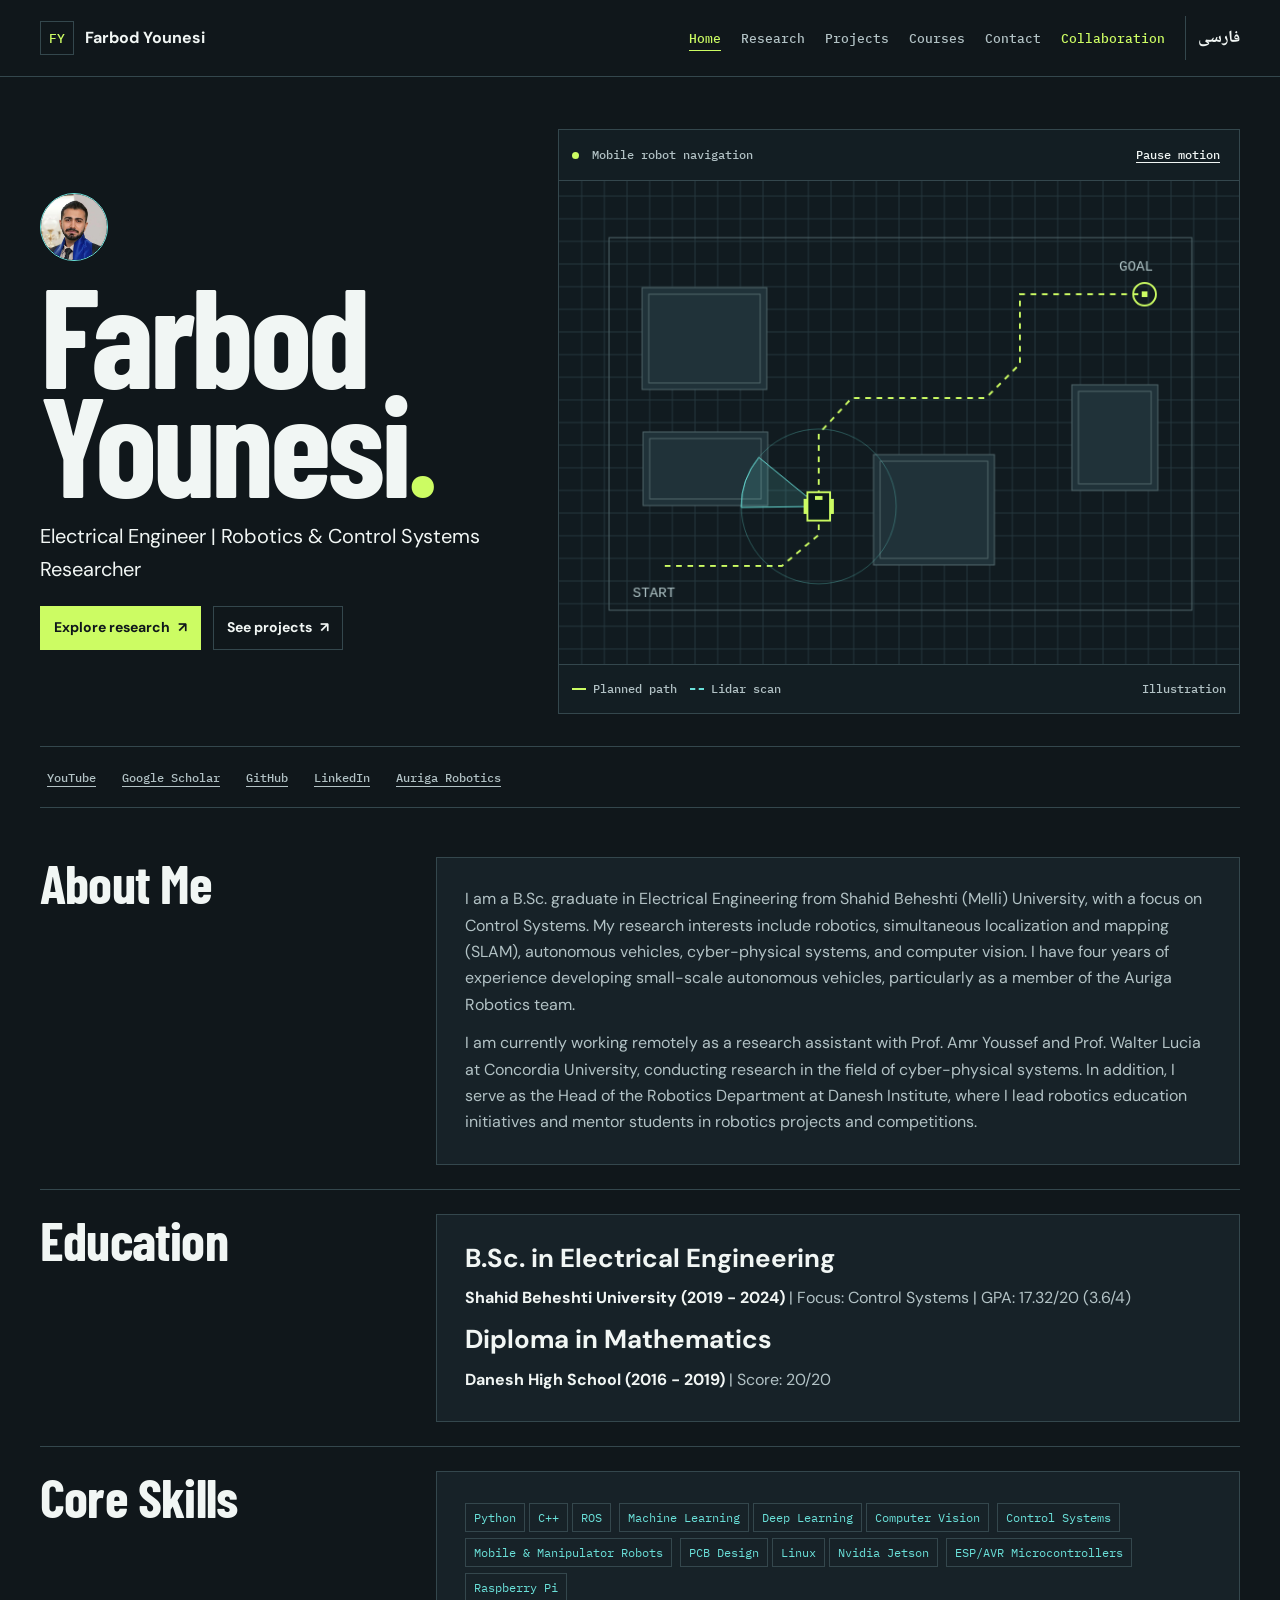
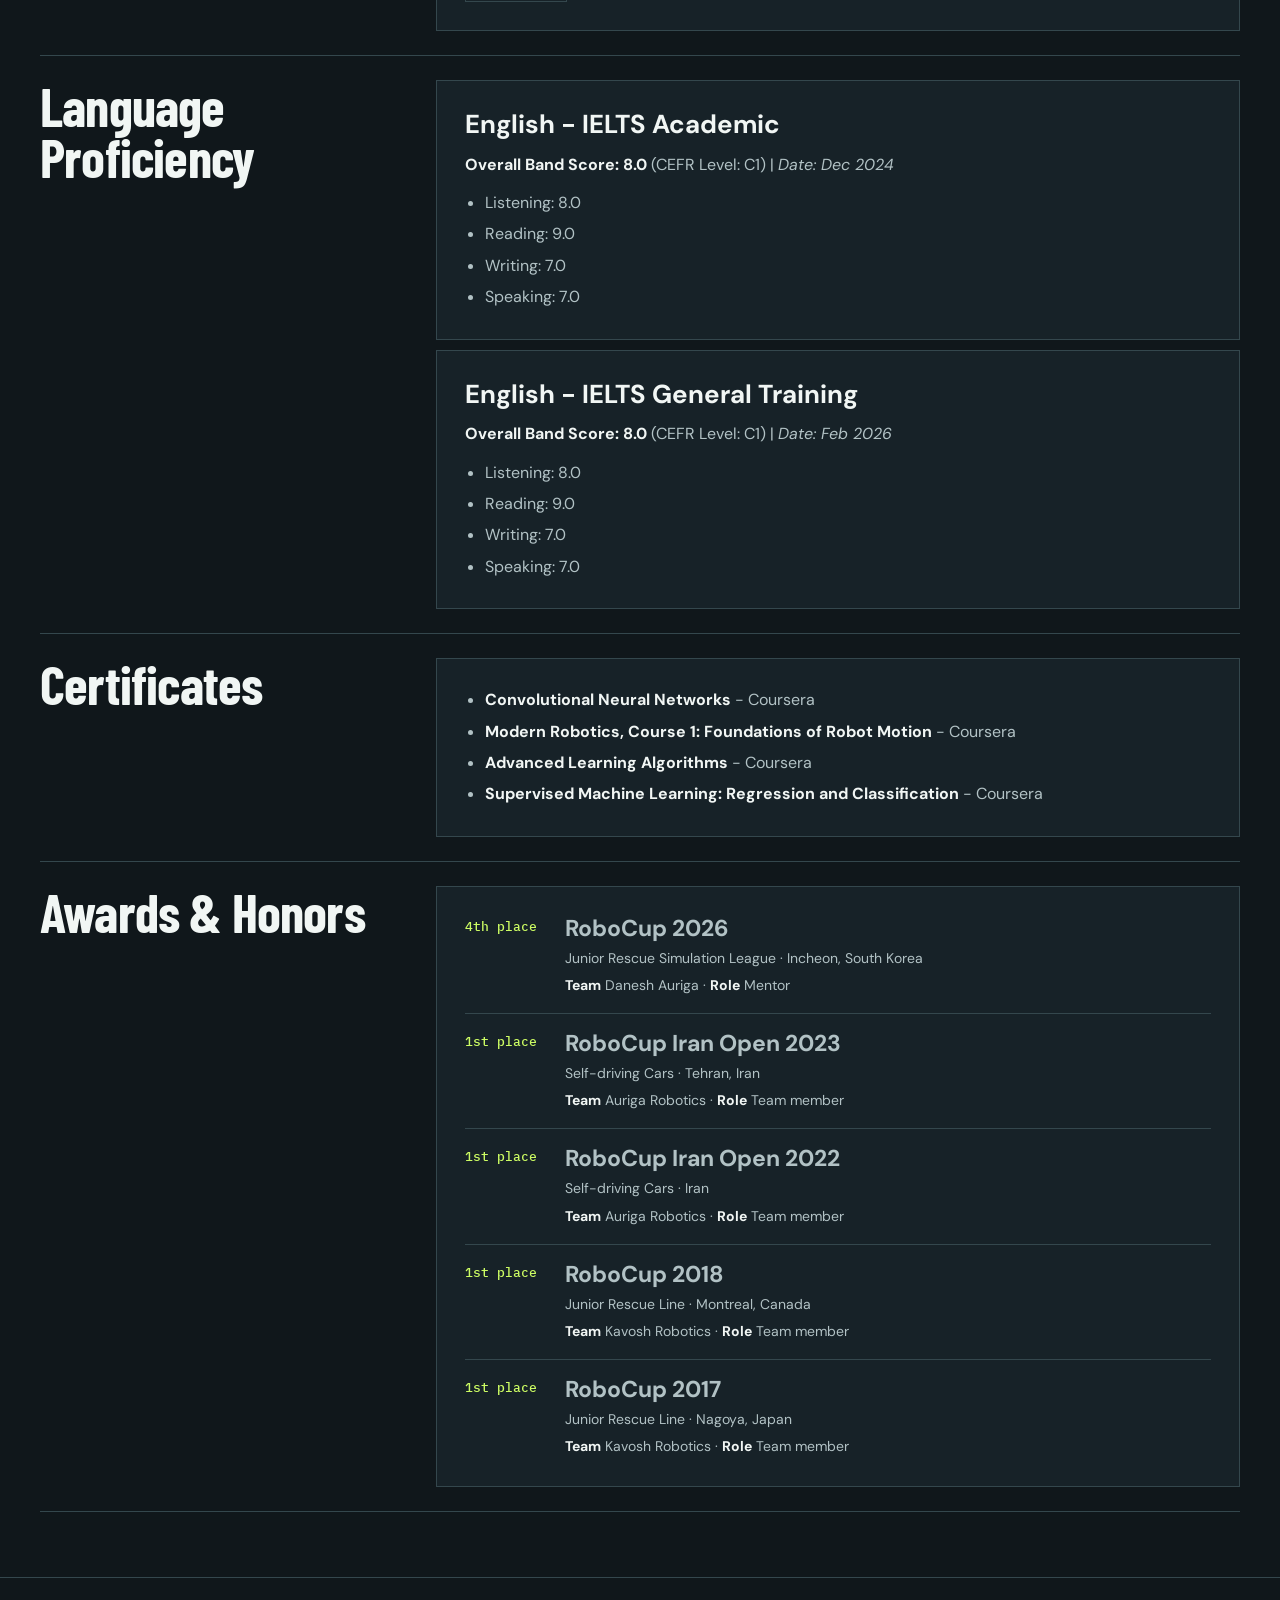
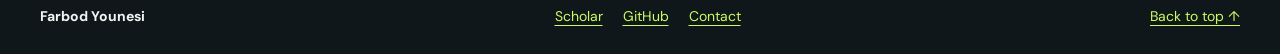
==== commit 3cae13b5: "Improve bilingual search and AI discoverability" ====
--- a/index.html
+++ b/index.html
@@ -3,21 +3,99 @@
 <head>
     <meta charset="utf-8">
     <meta name="viewport" content="width=device-width, initial-scale=1">
-    <meta name="description" content="Electrical Engineer and Robotics &amp; Control Systems Researcher.">
+    <meta name="description" content="Farbod Younesi is an electrical engineer and robotics researcher working on secure robotic control, autonomous vehicles, SLAM, and computer vision.">
     <meta name="theme-color" content="#10171b">
-    <title>Farbod Younesi | Robotics Engineer</title>
+    <title>Farbod Younesi | Robotics and Control Systems Research</title>
     <link rel="preconnect" href="https://fonts.googleapis.com">
     <link rel="preconnect" href="https://fonts.gstatic.com" crossorigin>
     <link href="https://fonts.googleapis.com/css2?family=Barlow+Condensed:wght@600;700&amp;family=DM+Sans:wght@400;500;600;700&amp;family=IBM+Plex+Mono:wght@400;500&amp;display=swap" rel="stylesheet">
     <link rel="stylesheet" href="style.css">
     <script src="motion.js" defer></script>
-    <link rel="alternate" hreflang="fa" href="fa/index.html">
+    <link rel="canonical" href="https://farbodynsi.github.io/">
+    <link rel="alternate" hreflang="en" href="https://farbodynsi.github.io/">
+    <link rel="alternate" hreflang="fa" href="https://farbodynsi.github.io/fa/">
+    <link rel="alternate" hreflang="x-default" href="https://farbodynsi.github.io/">
+    <meta property="og:type" content="profile">
+    <meta property="og:site_name" content="Farbod Younesi">
+    <meta property="og:url" content="https://farbodynsi.github.io/">
+    <meta property="og:title" content="Farbod Younesi | Robotics and Control Systems Research">
+    <meta property="og:description" content="Farbod Younesi is an electrical engineer and robotics researcher working on secure robotic control, autonomous vehicles, SLAM, and computer vision.">
+    <meta property="og:locale" content="en_US">
+    <meta property="og:locale:alternate" content="fa_IR">
+    <meta property="og:image" content="https://farbodynsi.github.io/farbod-younesi.jpg">
+    <meta property="og:image:width" content="256">
+    <meta property="og:image:height" content="256">
+    <meta property="og:image:alt" content="Portrait of Farbod Younesi">
+    <meta name="twitter:card" content="summary">
+    <script type="application/ld+json">
+{
+  "@context": "https://schema.org",
+  "@graph": [
+    {
+      "@type": "ProfilePage",
+      "@id": "https://farbodynsi.github.io/#webpage",
+      "url": "https://farbodynsi.github.io/",
+      "name": "Farbod Younesi | Robotics and Control Systems Research",
+      "description": "Farbod Younesi is an electrical engineer and robotics researcher working on secure robotic control, autonomous vehicles, SLAM, and computer vision.",
+      "inLanguage": "en",
+      "isPartOf": {
+        "@id": "https://farbodynsi.github.io/#website"
+      },
+      "mainEntity": {
+        "@id": "https://farbodynsi.github.io/#farbod-younesi"
+      }
+    },
+    {
+      "@type": "WebSite",
+      "@id": "https://farbodynsi.github.io/#website",
+      "url": "https://farbodynsi.github.io/",
+      "name": "Farbod Younesi",
+      "alternateName": "فربد یونسی",
+      "inLanguage": [
+        "en",
+        "fa"
+      ],
+      "publisher": {
+        "@id": "https://farbodynsi.github.io/#farbod-younesi"
+      }
+    },
+    {
+      "@type": "Person",
+      "@id": "https://farbodynsi.github.io/#farbod-younesi",
+      "url": "https://farbodynsi.github.io/",
+      "name": "Farbod Younesi",
+      "alternateName": "فربد یونسی",
+      "description": "Electrical engineer and researcher in robotics and control systems.",
+      "image": "https://farbodynsi.github.io/farbod-younesi.jpg",
+      "jobTitle": "Electrical Engineer and Robotics Researcher",
+      "knowsAbout": [
+        "Robotics",
+        "Control systems",
+        "Cyber-physical systems security",
+        "Autonomous vehicles",
+        "Computer vision",
+        "SLAM"
+      ],
+      "alumniOf": {
+        "@type": "CollegeOrUniversity",
+        "name": "Shahid Beheshti University"
+      },
+      "sameAs": [
+        "https://github.com/farbodYNSI",
+        "https://www.linkedin.com/in/farbod-younesi",
+        "https://scholar.google.com/citations?user=7HzUuhoAAAAJ&hl=en",
+        "https://www.youtube.com/@farbodyounesi2424"
+      ]
+    }
+  ]
+}
+    </script>
 </head>
 <body id="top">
 <a class="skip" href="#main">Skip to content</a>
 <header class="site-header"><div class="shell header-inner">
-    <a class="brand" href="index.html"><span class="monogram" aria-hidden="true">FY</span> Farbod Younesi</a>
-    <nav aria-label="Main navigation"><a href="index.html" aria-current="page">Home</a><a href="research.html">Research</a><a href="projects.html">Projects</a><a href="courses.html">Courses</a><a href="contact.html">Contact</a><a class="collab-nav" href="collaboration.html">Collaboration</a><a class="language-switch" href="fa/index.html" lang="fa" hreflang="fa">فارسی</a></nav>
+    <a class="brand" href="./"><span class="monogram" aria-hidden="true">FY</span> Farbod Younesi</a>
+    <nav aria-label="Main navigation"><a href="./" aria-current="page">Home</a><a href="research.html">Research</a><a href="projects.html">Projects</a><a href="courses.html">Courses</a><a href="contact.html">Contact</a><a class="collab-nav" href="collaboration.html">Collaboration</a><a class="language-switch" href="fa/" lang="fa" hreflang="fa">فارسی</a></nav>
 </div></header>
 <main class="shell" id="main">
 <section class="hero" aria-labelledby="hero-title">
@@ -124,7 +202,7 @@
 </section></div>
 </main>
 <footer class="site-footer"><div class="shell footer-inner">
-    <a class="brand" href="index.html">Farbod Younesi</a>
+    <a class="brand" href="./">Farbod Younesi</a>
     <div class="inline-links"><a href="https://scholar.google.com/citations?user=7HzUuhoAAAAJ&amp;hl=en">Scholar</a><a href="https://github.com/farbodYNSI">GitHub</a><a href="contact.html">Contact</a></div>
     <a href="#top">Back to top ↑</a>
 </div></footer>
--- a/style.css
+++ b/style.css
@@ -1,3 +1,10 @@
+@font-face {
+  font-family: "Noto Naskh Arabic";
+  src: url("fonts/noto-naskh-arabic.ttf") format("truetype");
+  font-weight: 400 700;
+  font-display: swap;
+}
+
 :root {
   color-scheme: dark;
   --bg: #10171b;
@@ -10,6 +17,7 @@
   --cyan: #6ae1da;
   --mono: "IBM Plex Mono", monospace;
   --display: "Barlow Condensed", "Arial Narrow", sans-serif;
+  --persian-font: "B Nazanin", BNazanin, "B Mitra", "B Lotus", "Noto Naskh Arabic", serif;
 }
 * { box-sizing: border-box; }
 body { margin: 0; background: var(--bg); color: var(--ink); font: 16px/1.65 "DM Sans", system-ui, sans-serif; }
@@ -186,11 +194,14 @@
   .collab-contact { grid-template-columns: minmax(0, 1fr); }
   .experience-facts > div { grid-template-columns: minmax(0, 1fr); }
 }
-[dir="rtl"] {
-  --display: Tahoma, "Segoe UI", sans-serif;
-  --mono: Tahoma, "Segoe UI", sans-serif;
-  font-family: Tahoma, "Segoe UI", sans-serif;
-}
+[dir="rtl"] { --display: var(--persian-font); --mono: var(--persian-font); }
+[dir="rtl"] body { font: 18px/1.85 var(--persian-font); }
+nav .language-switch[lang="fa"] { font: 700 17px var(--persian-font); }
+[dir="rtl"] nav a, [dir="rtl"] .button { font-size: 17px; }
+[dir="rtl"] .demo-bar, [dir="rtl"] figcaption, [dir="rtl"] .social-links a,
+[dir="rtl"] .award-place, [dir="rtl"] .experience-facts dt,
+[dir="rtl"] .status, [dir="rtl"] .chip, [dir="rtl"] .collab-label { font-size: 15px; }
+[dir="rtl"] .award-list p, [dir="rtl"] .footer-inner a, [dir="rtl"] .copy-status { font-size: 16px; }
 [dir="rtl"] h1, [dir="rtl"] h2 { line-height: 1.24; letter-spacing: 0; }
 [dir="rtl"] .hero h1 { font-size: clamp(62px, 9vw, 116px); }
 [dir="rtl"] .page-intro h1 { font-size: clamp(54px, 8vw, 102px); }
@@ -198,4 +209,4 @@
 [dir="rtl"] .card ul { padding-left: 0; padding-inline-start: 20px; }
 [dir="rtl"] .demo-bar button, [dir="rtl"] .simulation-label { margin-left: 0; margin-inline-start: auto; }
 [dir="rtl"] .collab-proof article { border-left: 1px solid var(--line); border-inline-start: 3px solid var(--cyan); }
-[dir="rtl"] nav .language-switch { font-family: "DM Sans", system-ui, sans-serif; }
+[dir="rtl"] nav .language-switch[lang="en"] { font: 500 13px "DM Sans", system-ui, sans-serif; }
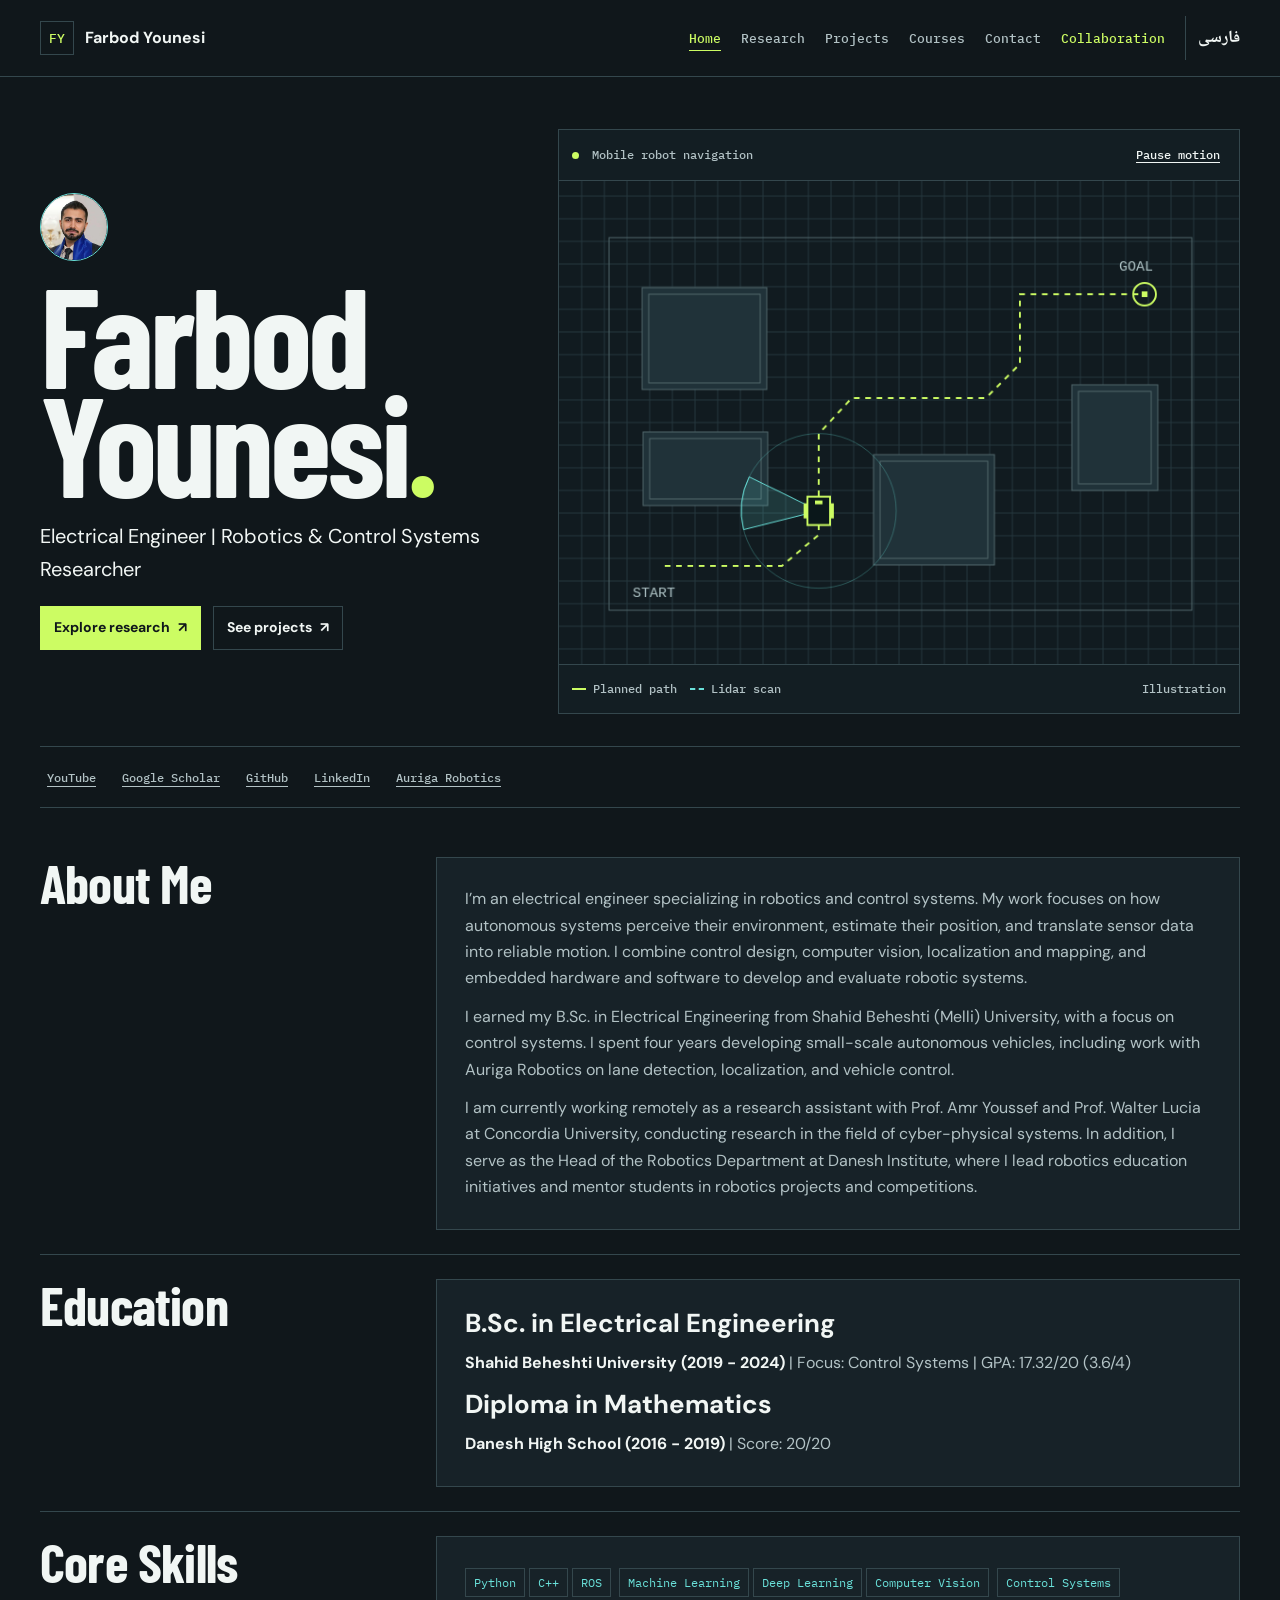
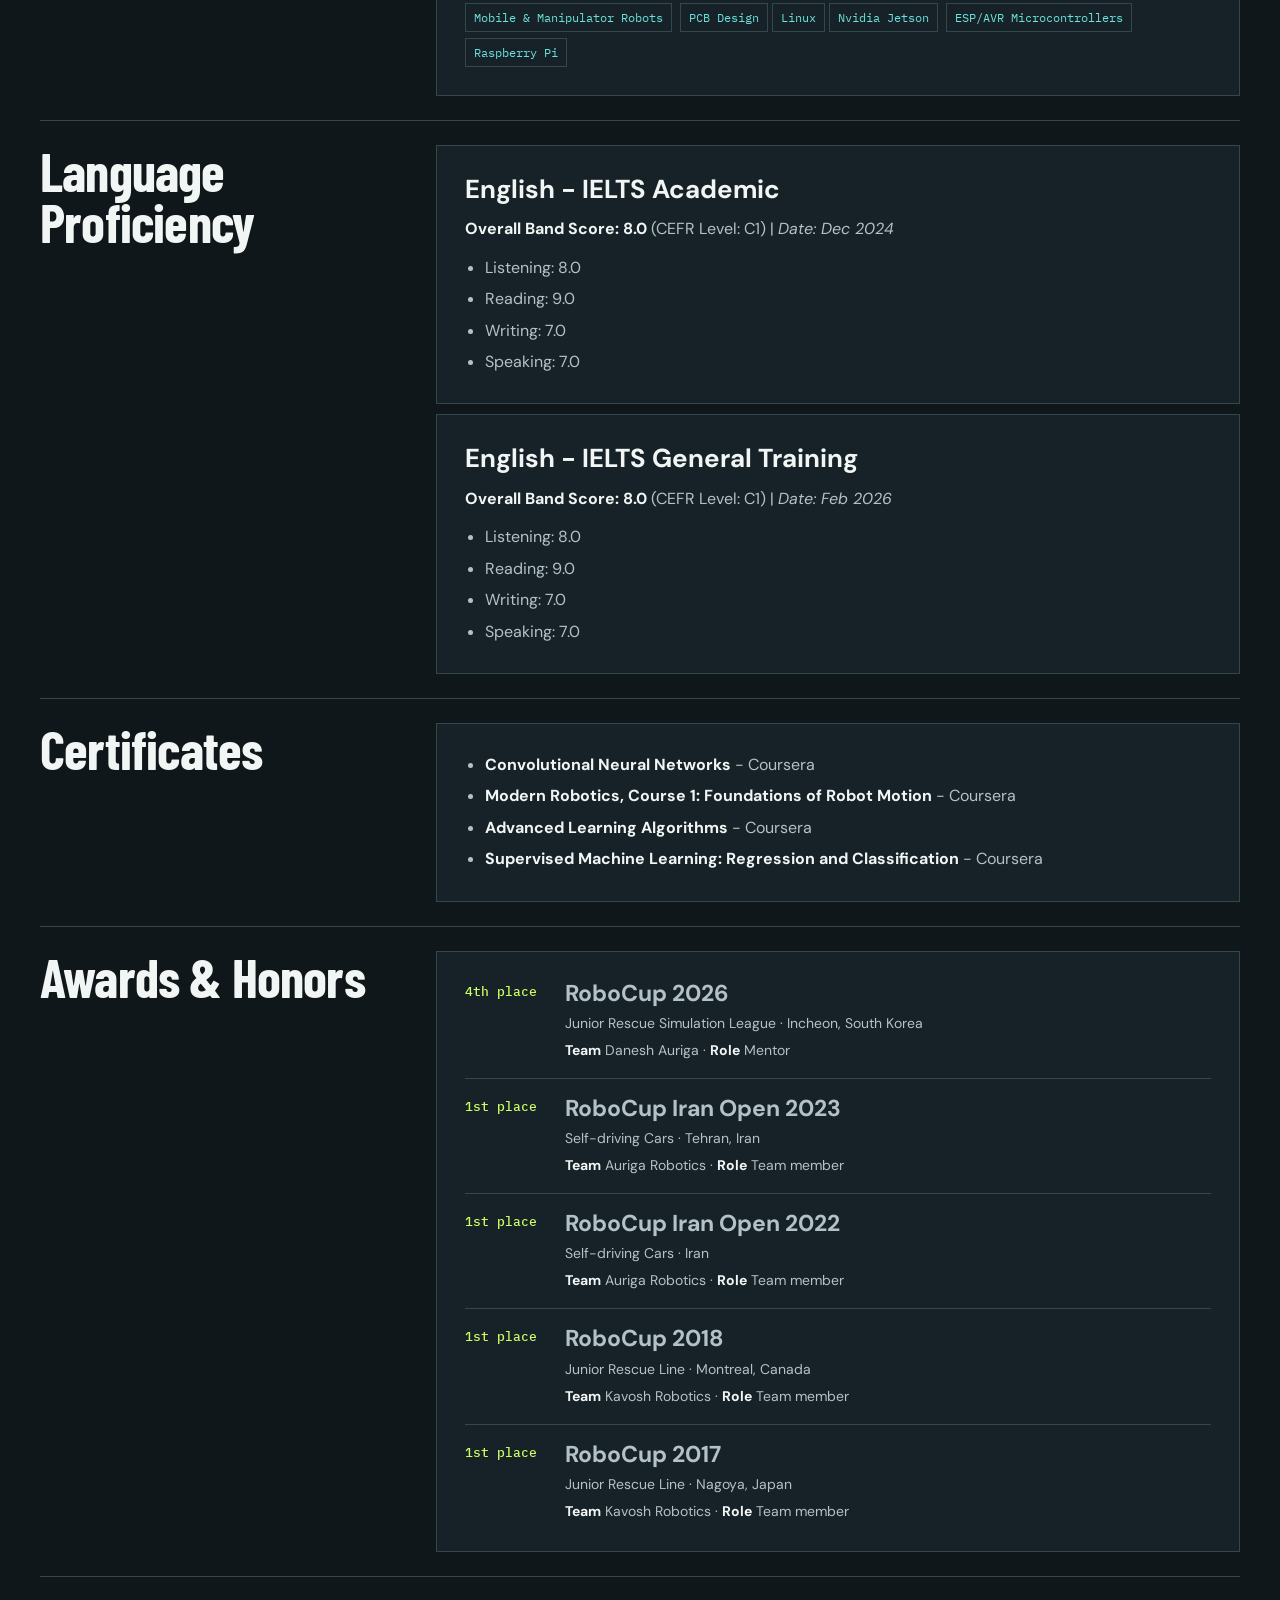
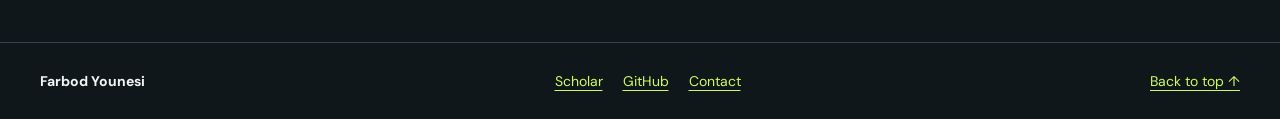
==== commit f3b16508: "Refine bilingual About Me introduction" ====
--- a/index.html
+++ b/index.html
@@ -121,7 +121,11 @@
 <div class="home-content"><section class="profile-section"><h2 id="about-me">About Me</h2>
         <div class="card">
             <p>
-                I am a B.Sc. graduate in Electrical Engineering from Shahid Beheshti (Melli) University, with a focus on Control Systems. My research interests include robotics, simultaneous localization and mapping (SLAM), autonomous vehicles, cyber-physical systems, and computer vision. I have four years of experience developing small-scale autonomous vehicles, particularly as a member of the Auriga Robotics team.
+                I’m an electrical engineer specializing in robotics and control systems. My work focuses on how autonomous systems perceive their environment, estimate their position, and translate sensor data into reliable motion. I combine control design, computer vision, localization and mapping, and embedded hardware and software to develop and evaluate robotic systems.
+            </p>
+
+            <p>
+                I earned my B.Sc. in Electrical Engineering from Shahid Beheshti (Melli) University, with a focus on control systems. I spent four years developing small-scale autonomous vehicles, including work with Auriga Robotics on lane detection, localization, and vehicle control.
             </p>
 
             <p>
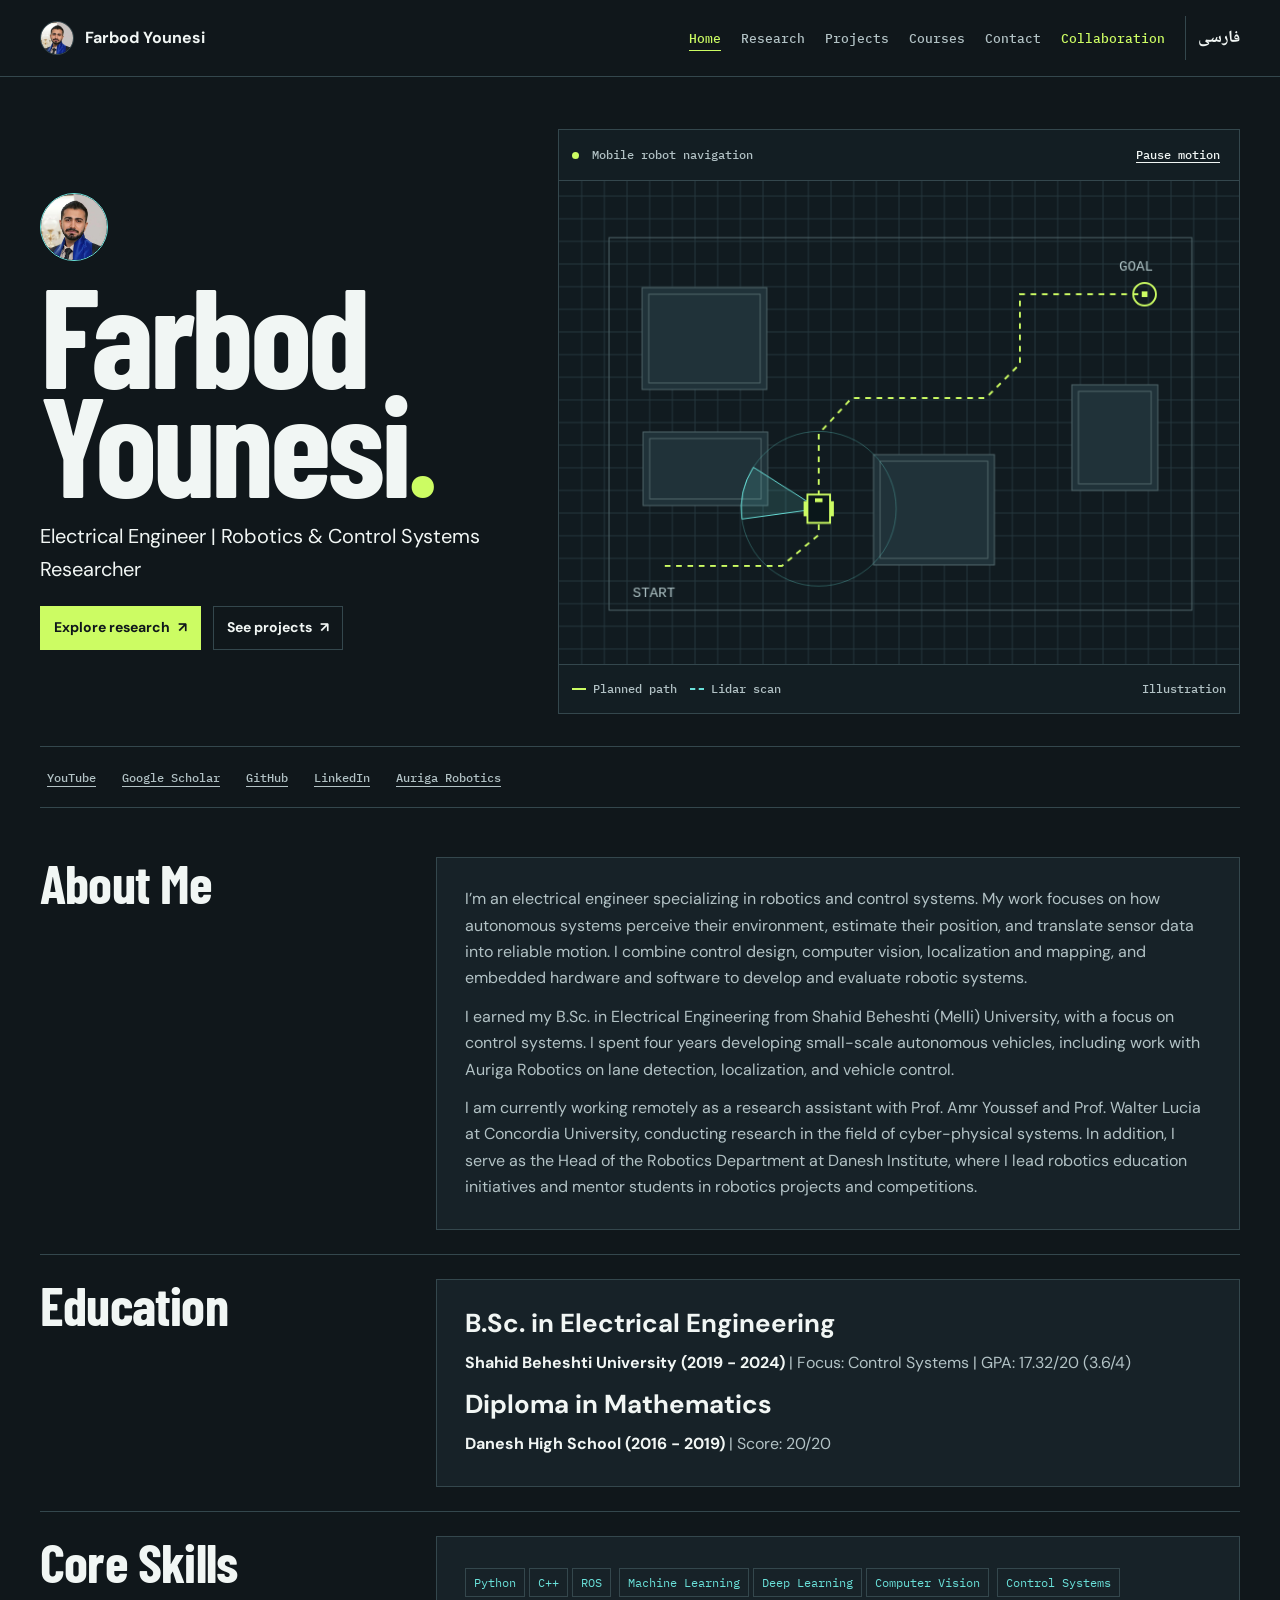
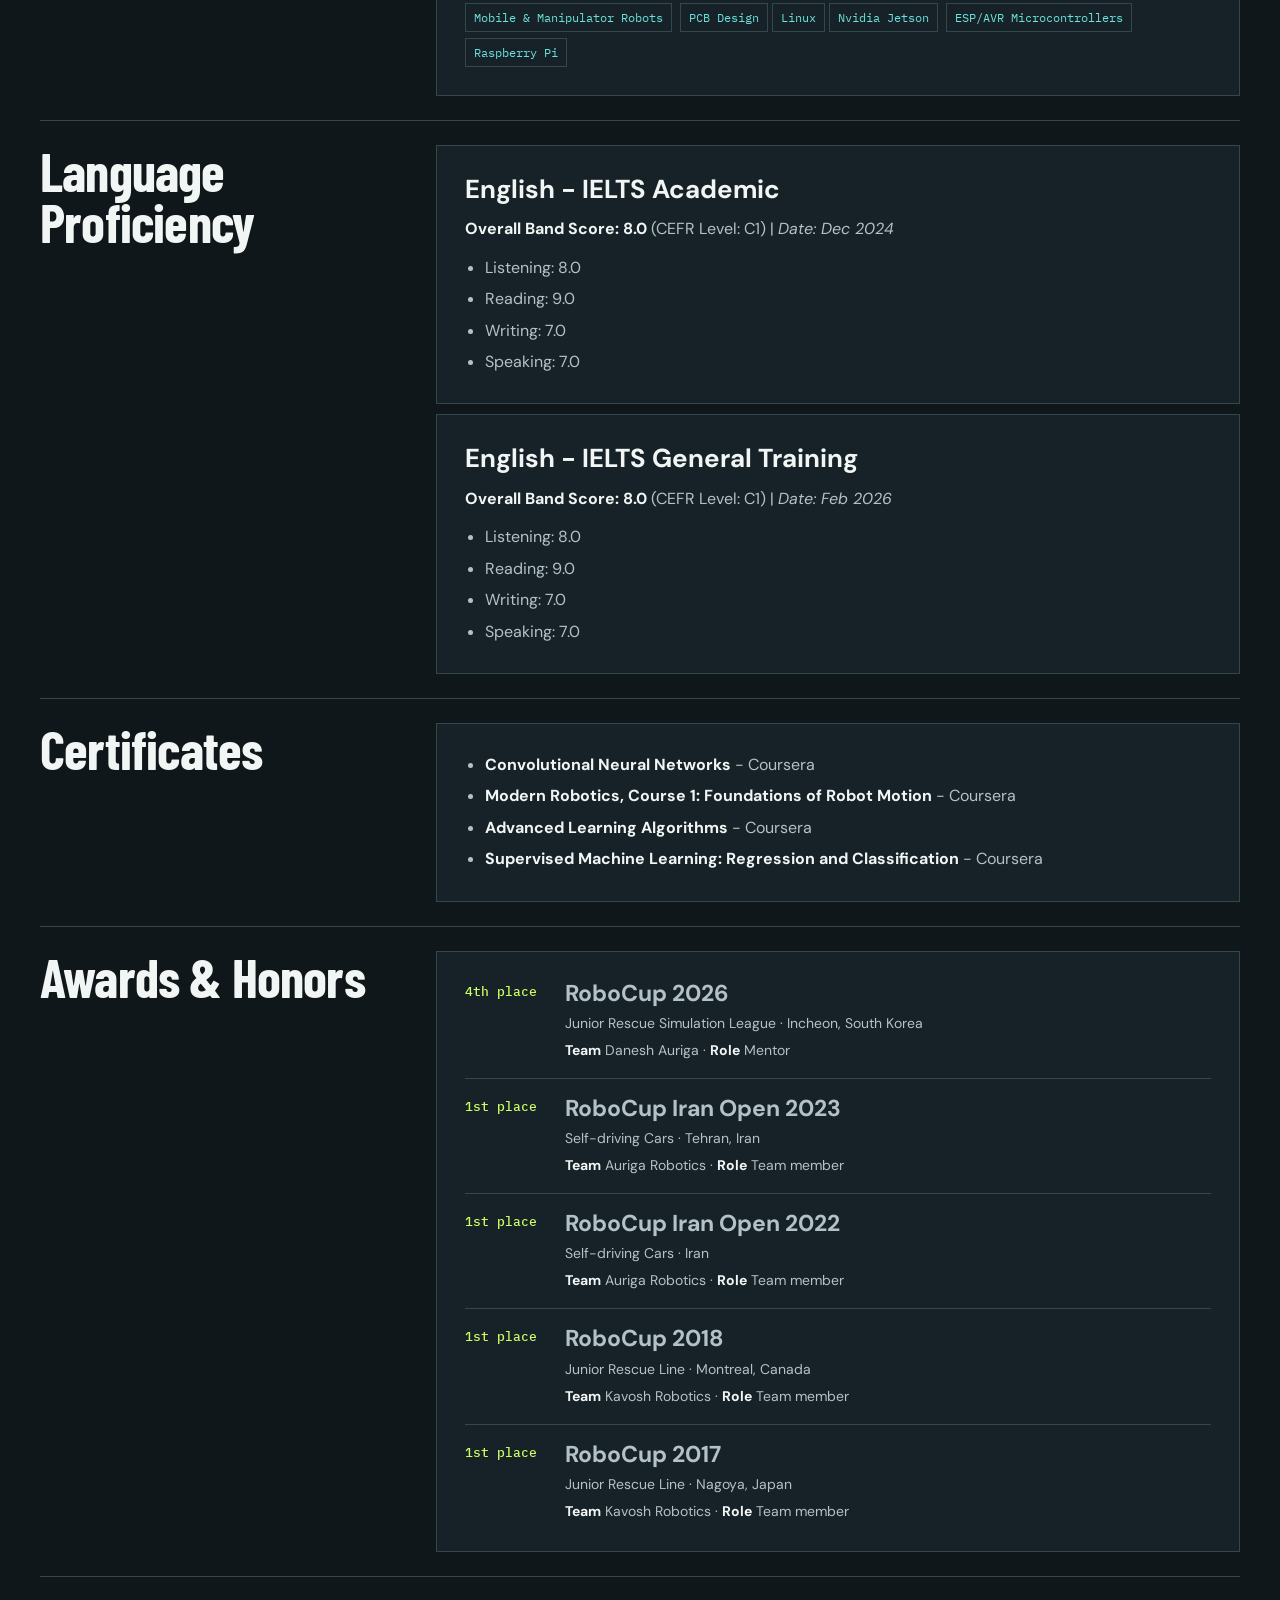
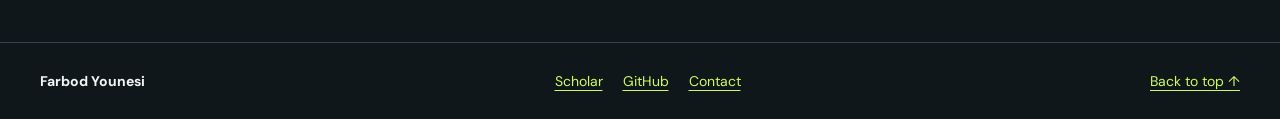
==== commit e9a79c39: "Use profile portrait in site header" ====
--- a/index.html
+++ b/index.html
@@ -94,7 +94,7 @@
 <body id="top">
 <a class="skip" href="#main">Skip to content</a>
 <header class="site-header"><div class="shell header-inner">
-    <a class="brand" href="./"><span class="monogram" aria-hidden="true">FY</span> Farbod Younesi</a>
+    <a class="brand" href="./"><img class="brand-portrait" src="farbod-younesi.jpg" width="34" height="34" alt=""> Farbod Younesi</a>
     <nav aria-label="Main navigation"><a href="./" aria-current="page">Home</a><a href="research.html">Research</a><a href="projects.html">Projects</a><a href="courses.html">Courses</a><a href="contact.html">Contact</a><a class="collab-nav" href="collaboration.html">Collaboration</a><a class="language-switch" href="fa/" lang="fa" hreflang="fa">فارسی</a></nav>
 </div></header>
 <main class="shell" id="main">
--- a/style.css
+++ b/style.css
@@ -37,7 +37,7 @@
 .site-header { border-bottom: 1px solid var(--line); }
 .header-inner, .footer-inner { display: flex; align-items: center; justify-content: space-between; gap: 16px; min-height: 76px; }
 .brand { display: inline-flex; gap: 11px; align-items: center; text-decoration: none; color: var(--ink); font-weight: 700; }
-.monogram { display: grid; place-items: center; width: 34px; height: 34px; border: 1px solid var(--line); color: var(--signal); font: 500 13px var(--mono); }
+.brand-portrait { display: block; flex: none; width: 34px; height: 34px; object-fit: cover; border: 1px solid var(--line); border-radius: 50%; }
 nav, .inline-links { display: flex; flex-wrap: wrap; column-gap: 20px; }
 nav a { display: inline-flex; align-items: center; min-height: 44px; color: var(--muted); text-decoration: none; font: 500 13px var(--mono); }
 nav a[aria-current] { color: var(--signal); text-decoration: underline; text-underline-offset: 7px; }
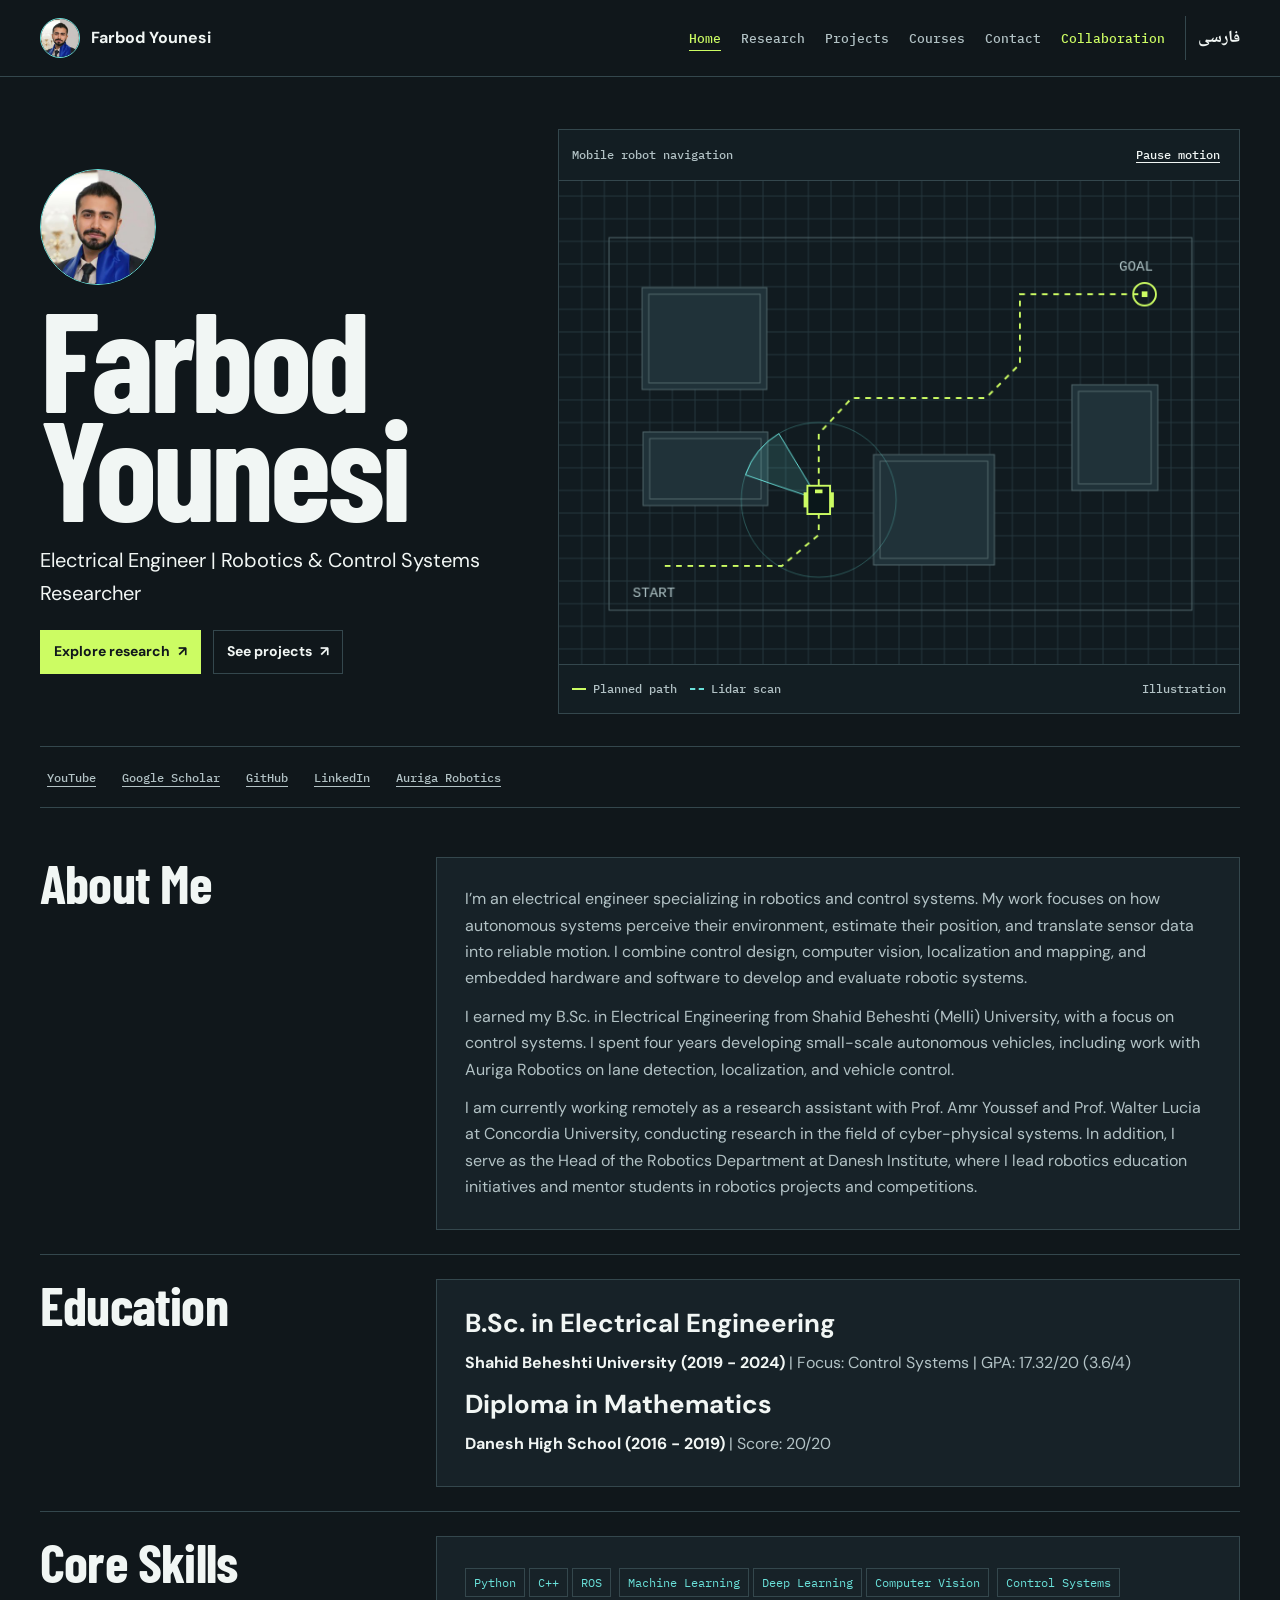
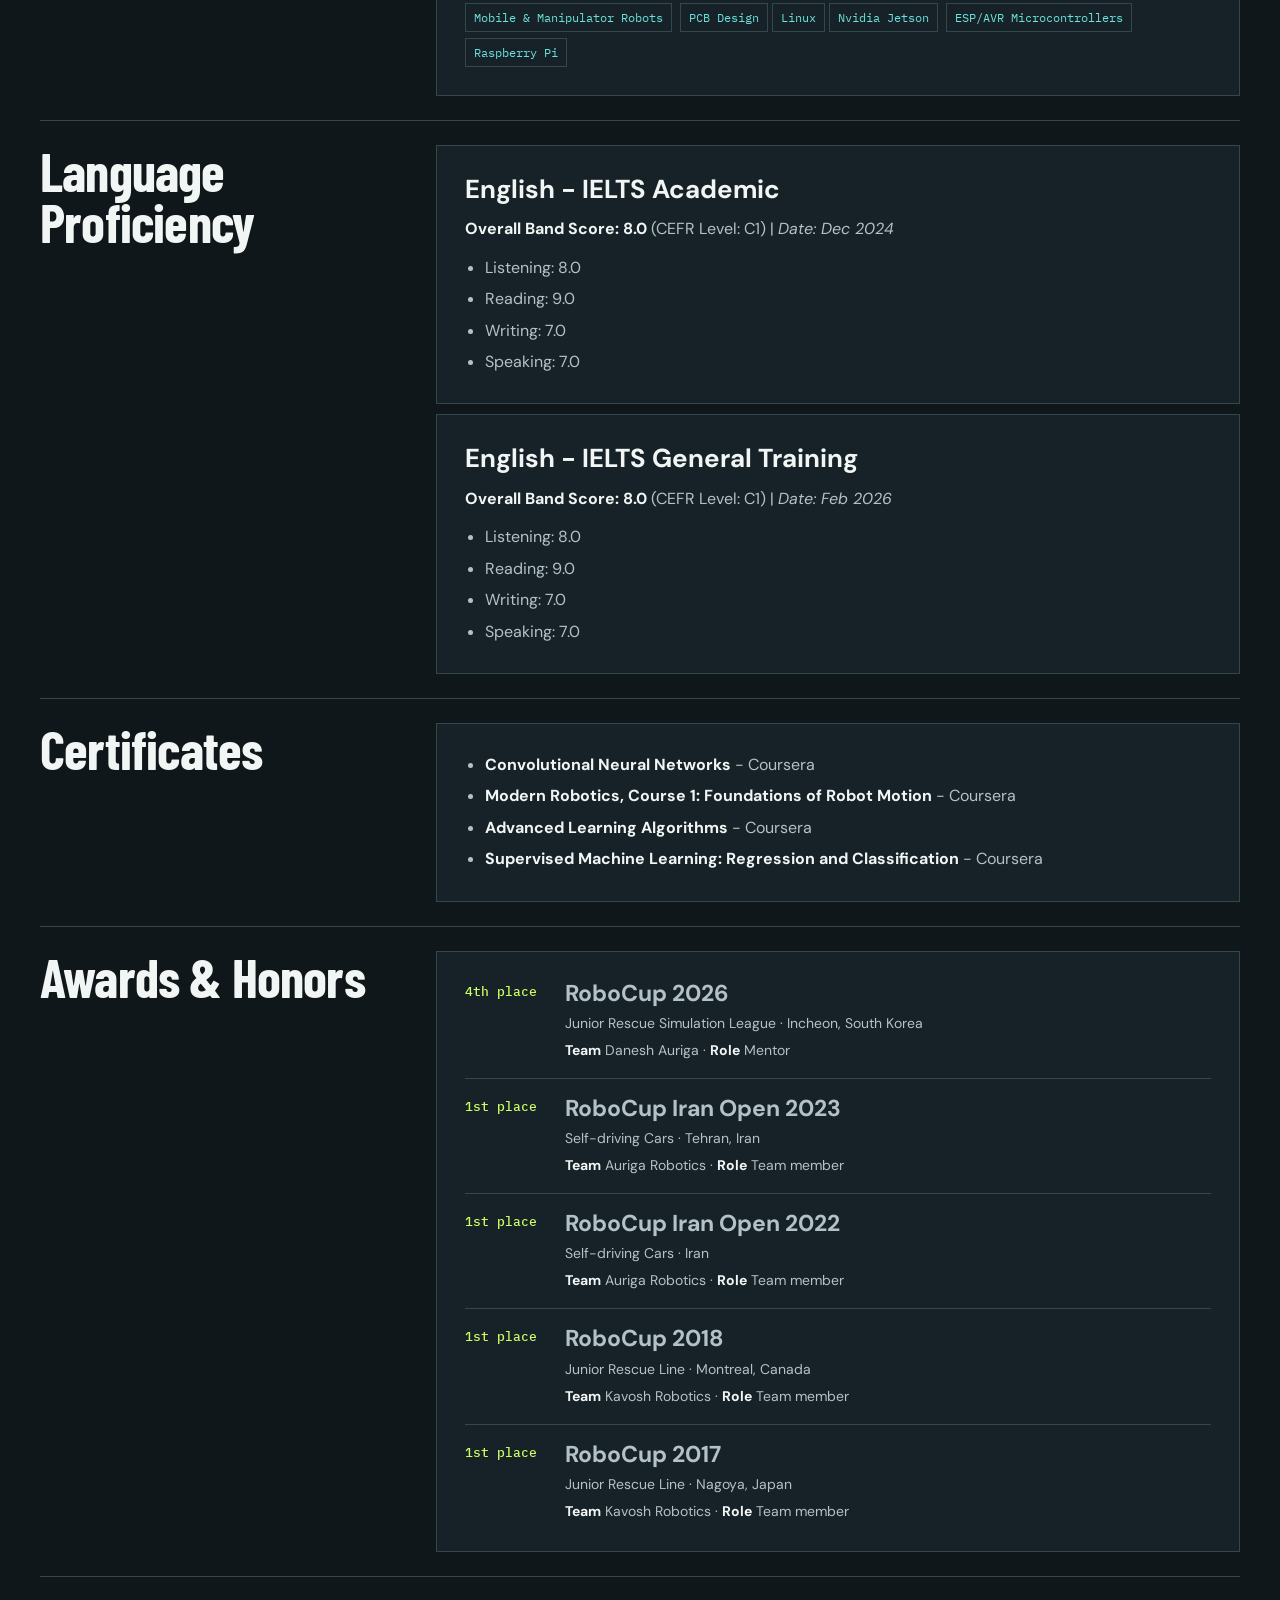
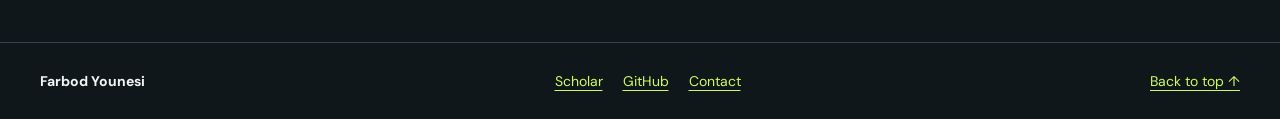
==== commit b490979d: "Remove decorative heading dots" ====
--- a/index.html
+++ b/index.html
@@ -101,12 +101,12 @@
 <section class="hero" aria-labelledby="hero-title">
     <div class="hero-copy">
         <img src="farbod-younesi.jpg" alt="Portrait of Farbod Younesi" width="256" height="256" class="profile-pic">
-        <h1 id="hero-title">Farbod<br>Younesi<span>.</span></h1>
+        <h1 id="hero-title">Farbod<br>Younesi</h1>
         <p class="hero-role">Electrical Engineer | Robotics &amp; Control Systems Researcher</p>
         <div class="hero-actions"><a class="button" href="research.html">Explore research <span aria-hidden="true">↗</span></a><a class="button secondary" href="projects.html">See projects <span aria-hidden="true">↗</span></a></div>
     </div>
     <figure class="robotics-demo">
-        <div class="demo-bar"><span class="live-dot" aria-hidden="true"></span><span>Mobile robot navigation</span><button type="button" id="motion-toggle" hidden>Pause motion</button></div>
+        <div class="demo-bar"><span>Mobile robot navigation</span><button type="button" id="motion-toggle" hidden>Pause motion</button></div>
         <canvas id="robot-map" width="720" height="512" role="img" aria-label="Illustration of a top-down mobile robot following a planned path and scanning for obstacles with lidar.">A mobile robot follows a planned path and scans for obstacles with lidar.</canvas>
         <figcaption><span><i class="route-key"></i> Planned path</span><span><i class="scan-key"></i> Lidar scan</span><span class="simulation-label">Illustration</span></figcaption>
     </figure>
--- a/style.css
+++ b/style.css
@@ -37,7 +37,15 @@
 .site-header { border-bottom: 1px solid var(--line); }
 .header-inner, .footer-inner { display: flex; align-items: center; justify-content: space-between; gap: 16px; min-height: 76px; }
 .brand { display: inline-flex; gap: 11px; align-items: center; text-decoration: none; color: var(--ink); font-weight: 700; }
-.brand-portrait { display: block; flex: none; width: 34px; height: 34px; object-fit: cover; border: 1px solid var(--line); border-radius: 50%; }
+.brand-portrait {
+  display: block;
+  flex: none;
+  width: 40px;
+  height: 40px;
+  object-fit: cover;
+  border: 1px solid var(--cyan);
+  border-radius: 50%;
+}
 nav, .inline-links { display: flex; flex-wrap: wrap; column-gap: 20px; }
 nav a { display: inline-flex; align-items: center; min-height: 44px; color: var(--muted); text-decoration: none; font: 500 13px var(--mono); }
 nav a[aria-current] { color: var(--signal); text-decoration: underline; text-underline-offset: 7px; }
@@ -50,9 +58,17 @@
 }
 nav .language-switch:hover { color: var(--signal); }
 .hero { display: grid; grid-template-columns: minmax(0, .8fr) minmax(0, 1.2fr); gap: clamp(24px, 5vw, 70px); align-items: center; padding-block: 52px 32px; }
-.profile-pic { display: block; width: 68px; height: 68px; border-radius: 50%; border: 1px solid var(--cyan); margin-bottom: 18px; }
+.profile-pic {
+  display: block;
+  width: clamp(88px, 10vw, 116px);
+  height: auto;
+  aspect-ratio: 1;
+  object-fit: cover;
+  border: 1px solid var(--cyan);
+  border-radius: 50%;
+  margin-bottom: 18px;
+}
 .hero h1 { font-size: clamp(85px, 11vw, 156px); letter-spacing: -.03em; line-height: .77; margin: 0 0 24px; }
-h1 span { color: var(--signal); }
 .hero-role { max-width: 34ch; color: var(--ink); font-size: clamp(16px, 2vw, 20px); margin-bottom: 20px; }
 .hero-actions, .social-links { display: flex; flex-wrap: wrap; gap: 8px 12px; }
 .button { display: inline-flex; align-items: center; gap: 8px; min-height: 44px; padding-inline: 13px; border: 1px solid var(--signal); background: var(--signal); color: var(--bg); text-decoration: none; font-weight: 700; font-size: 14px; }
@@ -64,7 +80,6 @@
 .demo-bar { border-bottom: 1px solid var(--line); }
 .demo-bar button { margin-left: auto; background: none; border: 0; cursor: pointer; min-height: 44px; color: var(--ink); font: inherit; text-decoration: underline; text-underline-offset: 3px; }
 .demo-bar button:hover { color: var(--signal); }
-.live-dot { width: 7px; height: 7px; border-radius: 50%; background: var(--signal); }
 canvas { display: block; width: 100%; height: auto; aspect-ratio: 720 / 512; background: #111b20; }
 figcaption { border-top: 1px solid var(--line); }
 figcaption span { display: inline-flex; align-items: center; gap: 7px; }
